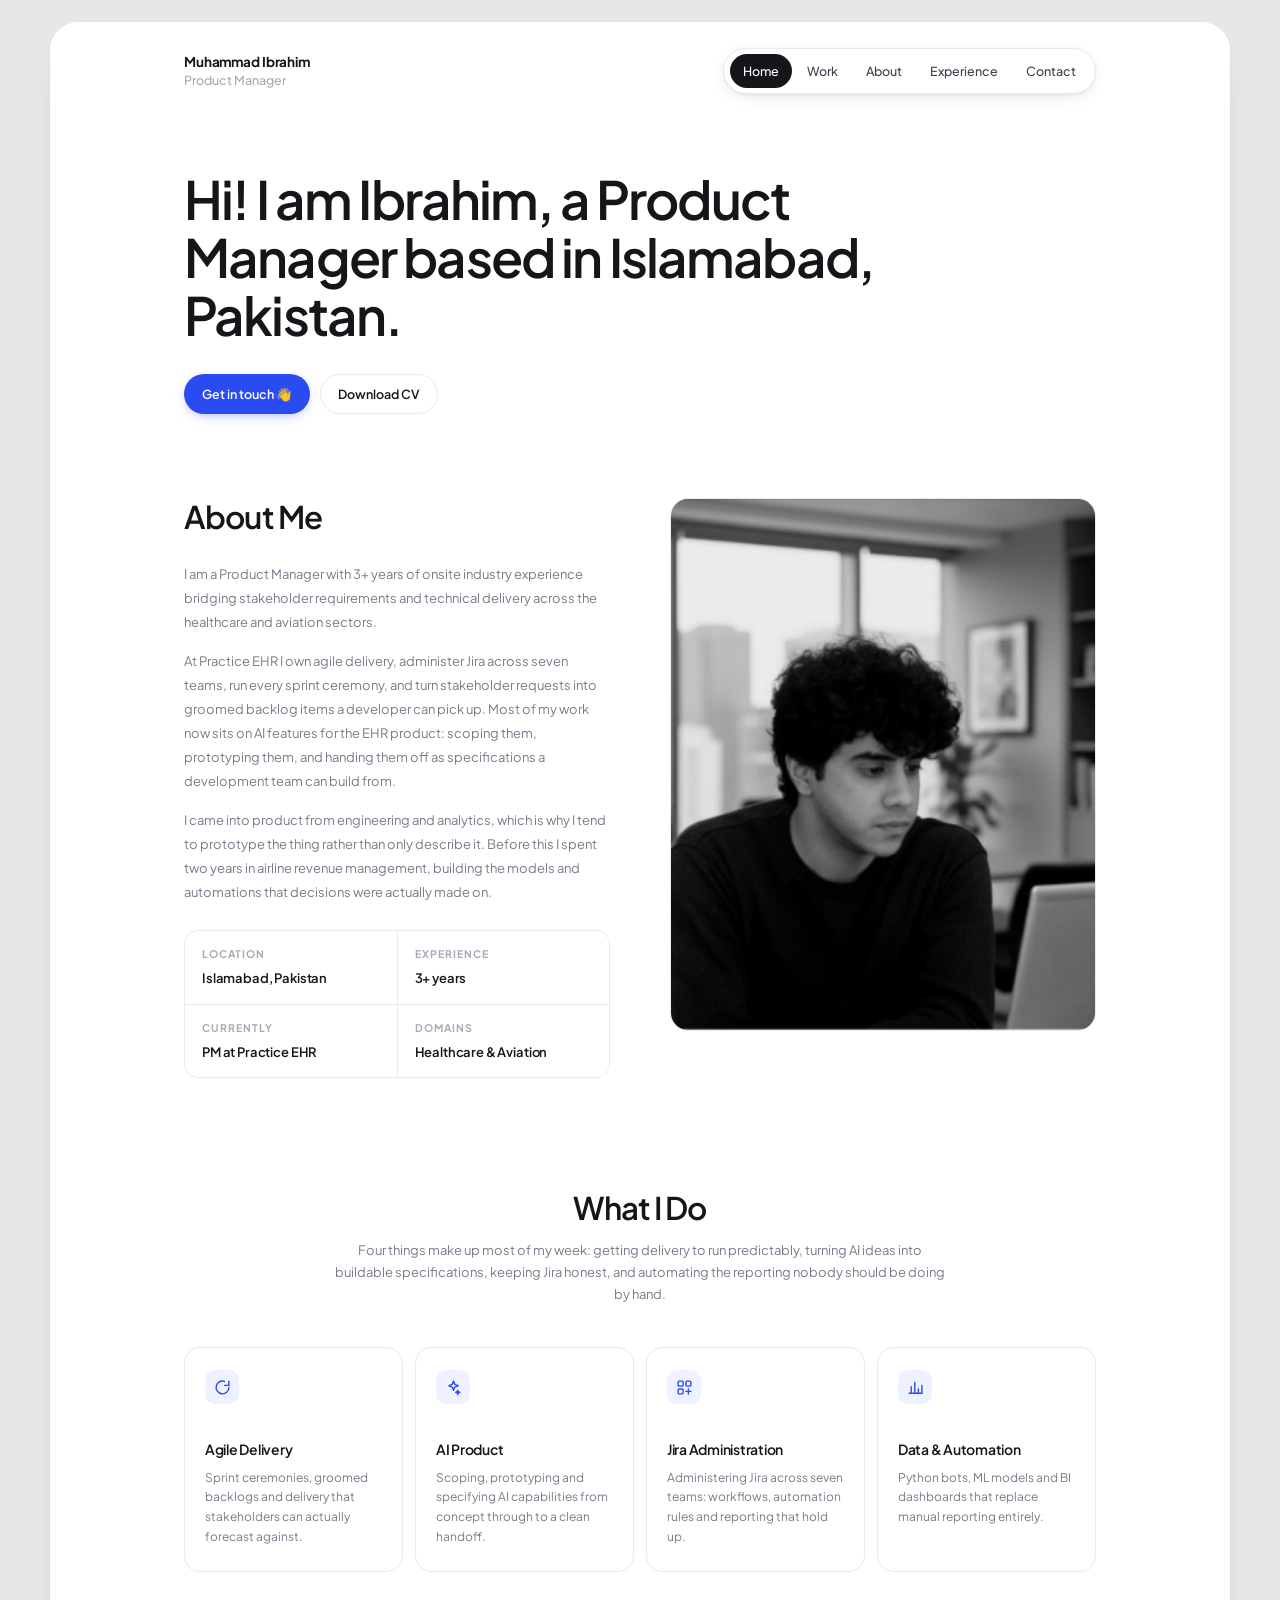
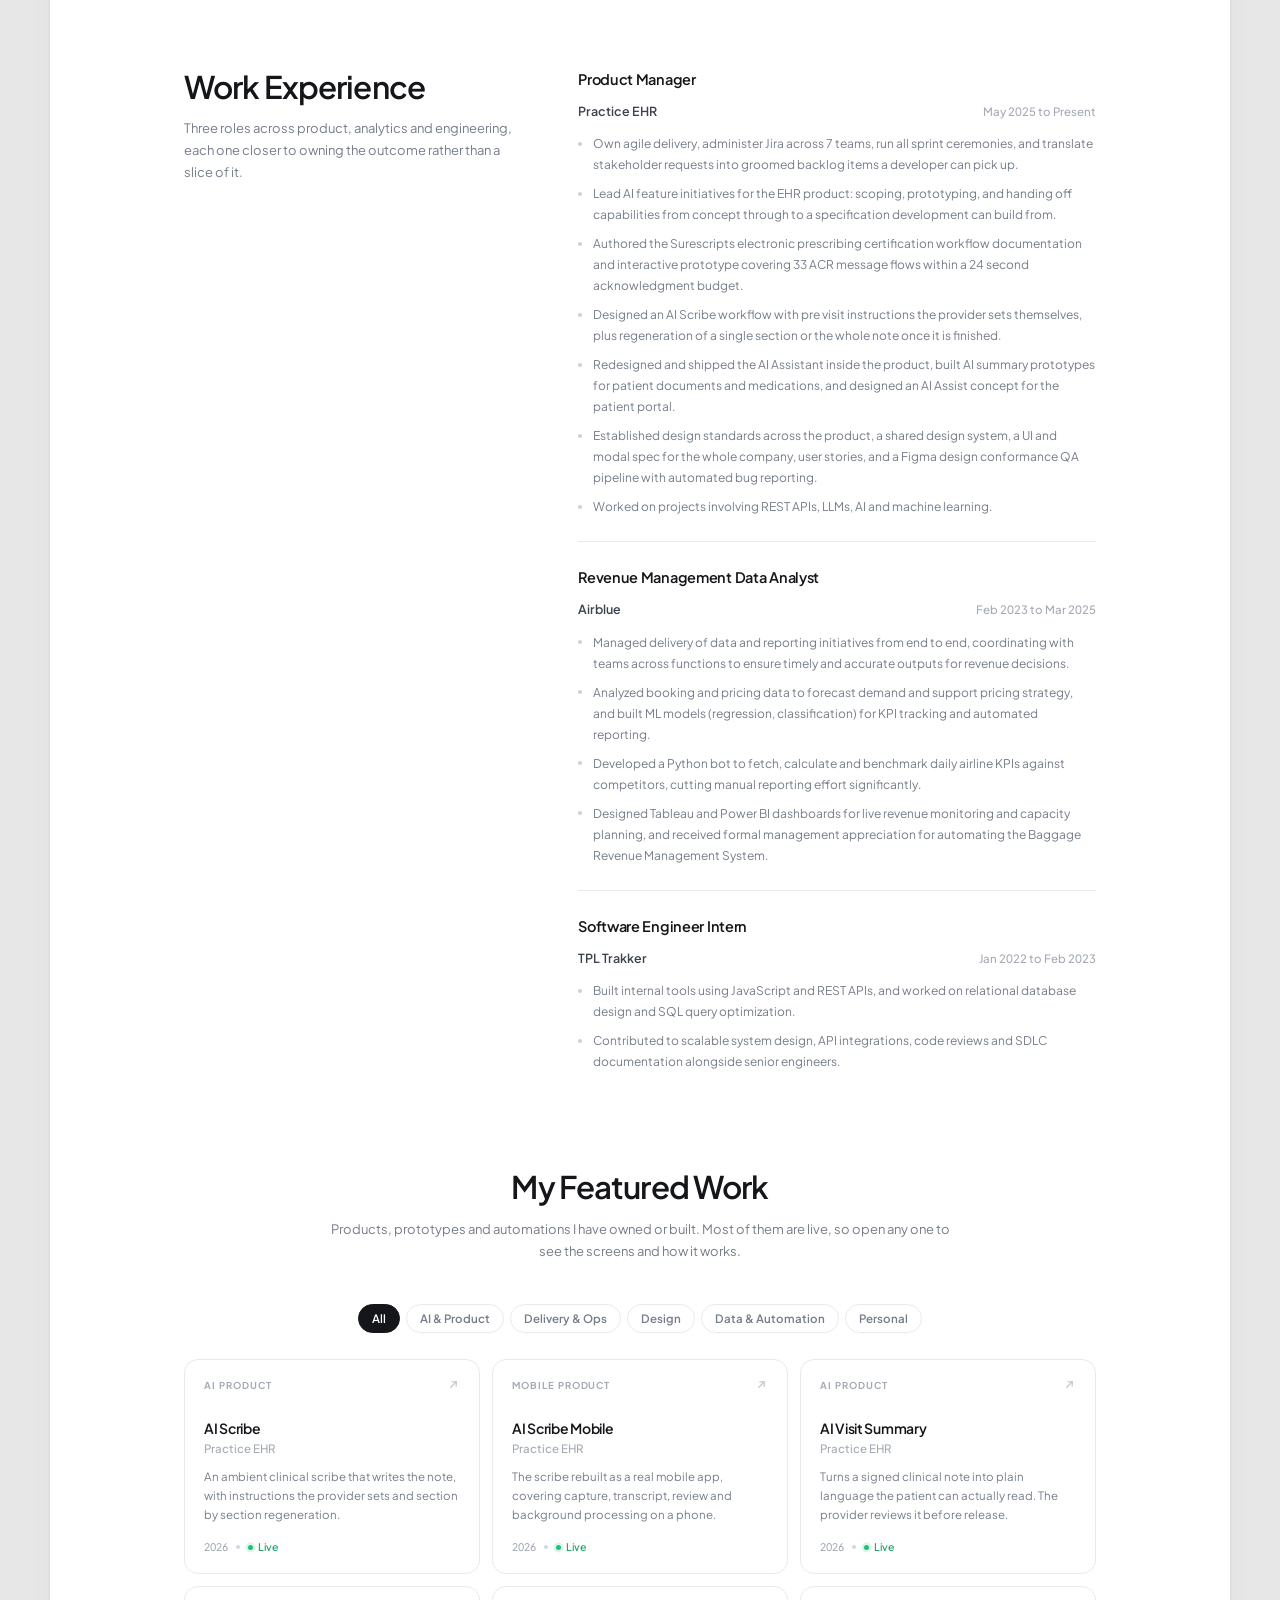
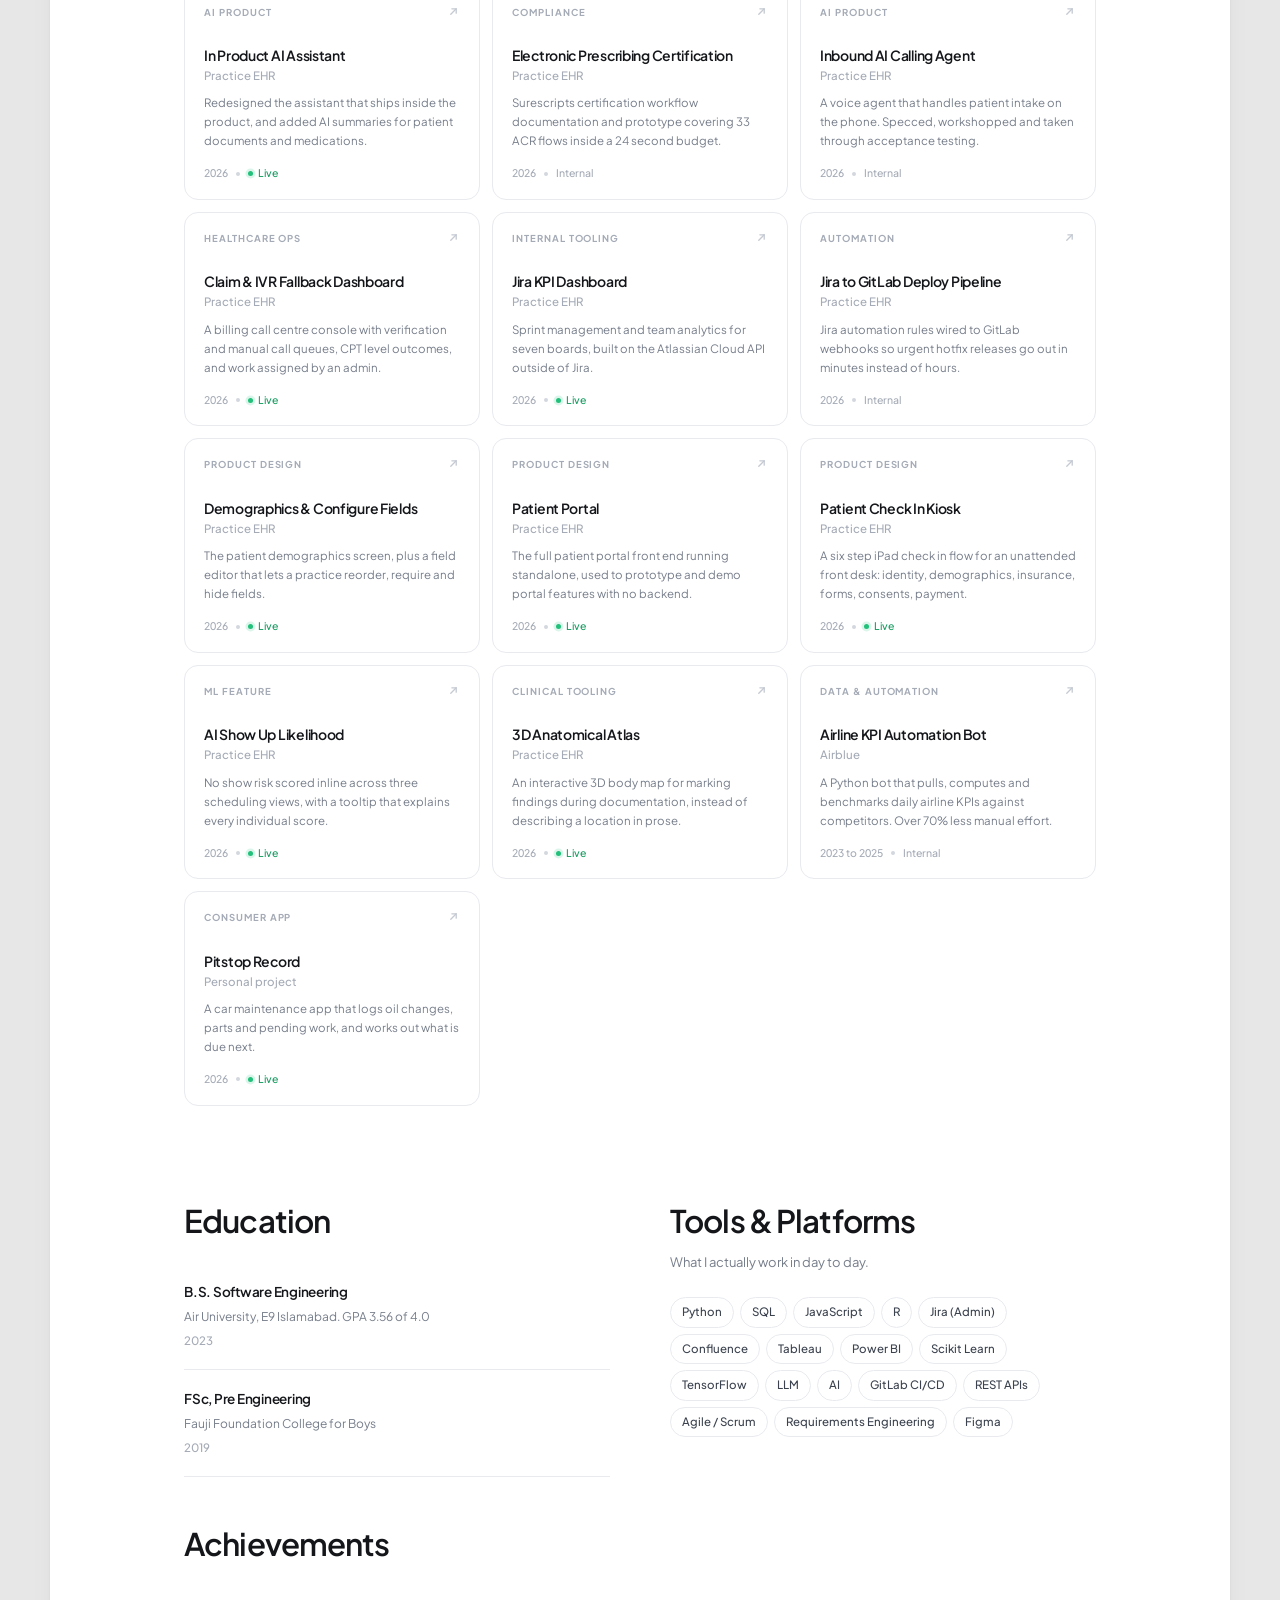
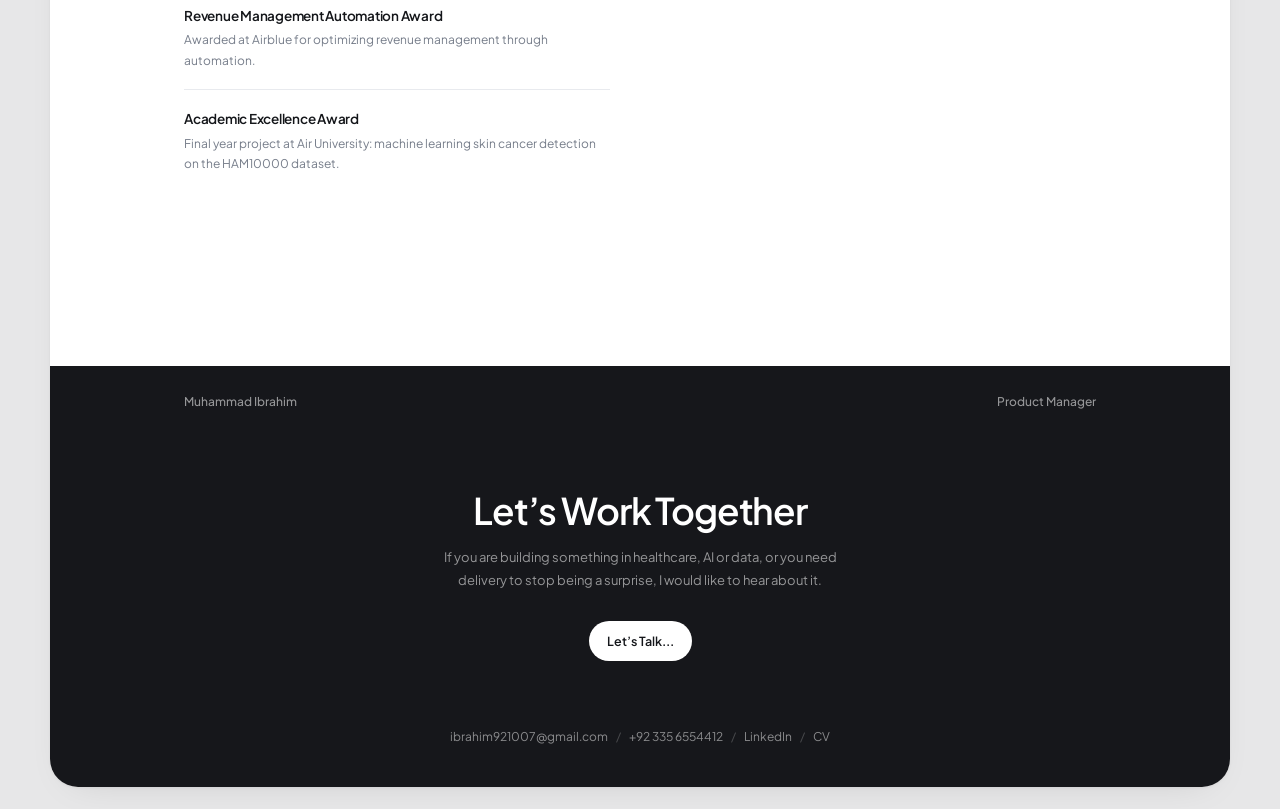
==== index.html @ 15b58094 "Resume and portfolio site Static one page resume site with a 16 project work grid and a detail page " ====
<!doctype html>
<html lang="en">
<head>
<meta charset="utf-8">
<meta name="viewport" content="width=device-width, initial-scale=1">
<title>Muhammad Ibrahim, Product Manager</title>
<meta name="description" content="Product Manager with 3+ years bridging stakeholder requirements and technical delivery across healthcare and aviation. AI product work, Jira administration, agile delivery and automation.">
<meta name="author" content="Muhammad Ibrahim">
<meta property="og:title" content="Muhammad Ibrahim, Product Manager">
<meta property="og:description" content="Product Manager bridging stakeholder requirements and technical delivery across healthcare and aviation.">
<meta property="og:type" content="website">
<link rel="icon" href="data:image/svg+xml,<svg xmlns='http://www.w3.org/2000/svg' viewBox='0 0 32 32'><rect width='32' height='32' rx='8' fill='%232b4bf2'/><text x='16' y='22' font-family='sans-serif' font-size='16' font-weight='700' fill='white' text-anchor='middle'>MI</text></svg>">
<link rel="preconnect" href="https://fonts.googleapis.com">
<link rel="preconnect" href="https://fonts.gstatic.com" crossorigin>
<link href="https://fonts.googleapis.com/css2?family=Plus+Jakarta+Sans:wght@400;500;600;700&display=swap" rel="stylesheet">
<link rel="stylesheet" href="assets/site.css">
</head>
<body>

<div class="shell">

  <header class="hdr" id="hdr">
    <a class="brand" href="index.html">
      <b>Muhammad Ibrahim</b>
      <span>Product Manager</span>
    </a>
    <button class="nav-toggle" id="navToggle" aria-expanded="false" aria-controls="nav" aria-label="Menu">
      <span></span><span></span><span></span>
    </button>
    <nav class="nav" id="nav">
      <a href="#top">Home</a>
      <a href="#work">Work</a>
      <a href="#about">About</a>
      <a href="#experience">Experience</a>
      <a href="#contact">Contact</a>
    </nav>
  </header>

  <!-- ── Hero ─────────────────────────────────────────────────── -->
  <section class="hero" id="top">
    <div class="wrap">
      <h1 class="hero-title">Hi! I am Ibrahim, a Product Manager based in Islamabad, Pakistan.</h1>
      <div class="btn-row">
        <a class="btn btn-primary" href="#contact">Get in touch 👋</a>
        <a class="btn btn-ghost" href="assets/Muhammad-Ibrahim-Resume.pdf" download>Download CV</a>
      </div>
    </div>
  </section>

  <!-- ── About ────────────────────────────────────────────────── -->
  <section id="about">
    <div class="wrap">
      <div class="about reveal">
        <div class="about-body">
          <div class="sec-head" style="margin-bottom:26px">
            <h2>About Me</h2>
          </div>
          <p>I am a Product Manager with 3+ years of onsite industry experience bridging stakeholder
             requirements and technical delivery across the healthcare and aviation sectors.</p>
          <p>At Practice EHR I own agile delivery, administer Jira across seven teams, run every sprint
             ceremony, and turn stakeholder requests into groomed backlog items a developer can pick up.
             Most of my work now sits on AI features for the EHR product: scoping them, prototyping
             them, and handing them off as specifications a development team can build from.</p>
          <p>I came into product from engineering and analytics, which is why I tend to prototype the
             thing rather than only describe it. Before this I spent two years in airline revenue
             management, building the models and automations that decisions were actually made on.</p>

          <dl class="facts">
            <div><dt>Location</dt><dd>Islamabad, Pakistan</dd></div>
            <div><dt>Experience</dt><dd>3+ years</dd></div>
            <div><dt>Currently</dt><dd>PM at Practice EHR</dd></div>
            <div><dt>Domains</dt><dd>Healthcare &amp; Aviation</dd></div>
          </dl>
        </div>

        <div class="portrait">
          <div class="portrait-fallback" id="portraitFallback">
            <div class="mono">MI</div>
            <small>Drop a photo at<br><code>assets/profile.jpg</code></small>
          </div>
          <img id="portrait" src="assets/profile.jpg" alt="Muhammad Ibrahim" style="display:none">
        </div>
      </div>
    </div>
  </section>

  <!-- ── What I do ────────────────────────────────────────────── -->
  <section>
    <div class="wrap">
      <div class="sec-head center reveal">
        <h2>What I Do</h2>
        <p>Four things make up most of my week: getting delivery to run predictably, turning AI ideas
           into buildable specifications, keeping Jira honest, and automating the reporting nobody
           should be doing by hand.</p>
      </div>
      <div class="cards reveal">
        <div class="card">
          <div class="ico"><svg viewBox="0 0 24 24" fill="none" stroke="currentColor" stroke-width="2" stroke-linecap="round" stroke-linejoin="round"><path d="M21 12a9 9 0 1 1-6.2-8.6"/><path d="M21 3v6h-6"/></svg></div>
          <h3>Agile Delivery</h3>
          <p>Sprint ceremonies, groomed backlogs and delivery that stakeholders can actually forecast against.</p>
        </div>
        <div class="card">
          <div class="ico"><svg viewBox="0 0 24 24" fill="none" stroke="currentColor" stroke-width="2" stroke-linecap="round" stroke-linejoin="round"><path d="M12 3l1.9 4.6L18.5 9.5 13.9 11.4 12 16l-1.9-4.6L5.5 9.5l4.6-1.9z"/><path d="M18 16l.8 2L21 18.8 18.8 19.6 18 22l-.8-2.4L15 18.8l2.2-.8z"/></svg></div>
          <h3>AI Product</h3>
          <p>Scoping, prototyping and specifying AI capabilities from concept through to a clean handoff.</p>
        </div>
        <div class="card">
          <div class="ico"><svg viewBox="0 0 24 24" fill="none" stroke="currentColor" stroke-width="2" stroke-linecap="round" stroke-linejoin="round"><rect x="3" y="3" width="7" height="7" rx="1.6"/><rect x="14" y="3" width="7" height="7" rx="1.6"/><rect x="3" y="14" width="7" height="7" rx="1.6"/><path d="M14 17.5h7M17.5 14v7"/></svg></div>
          <h3>Jira Administration</h3>
          <p>Administering Jira across seven teams: workflows, automation rules and reporting that hold up.</p>
        </div>
        <div class="card">
          <div class="ico"><svg viewBox="0 0 24 24" fill="none" stroke="currentColor" stroke-width="2" stroke-linecap="round" stroke-linejoin="round"><path d="M3 20h18"/><path d="M6 20V11M11 20V5M16 20v-6M21 20V9"/></svg></div>
          <h3>Data &amp; Automation</h3>
          <p>Python bots, ML models and BI dashboards that replace manual reporting entirely.</p>
        </div>
      </div>
    </div>
  </section>

  <!-- ── Experience ───────────────────────────────────────────── -->
  <section id="experience">
    <div class="wrap">
      <div class="exp reveal">
        <div class="sec-head" style="margin-bottom:0">
          <h2>Work Experience</h2>
          <p>Three roles across product, analytics and engineering, each one closer to owning the
             outcome rather than a slice of it.</p>
        </div>

        <div class="exp-list">
          <article class="job">
            <h3>Product Manager</h3>
            <div class="job-meta">
              <span class="co">Practice EHR</span>
              <span class="when">May 2025 to Present</span>
            </div>
            <ul>
              <li>Own agile delivery, administer Jira across 7 teams, run all sprint ceremonies, and translate stakeholder requests into groomed backlog items a developer can pick up.</li>
              <li>Lead AI feature initiatives for the EHR product: scoping, prototyping, and handing off capabilities from concept through to a specification development can build from.</li>
              <li>Authored the Surescripts electronic prescribing certification workflow documentation and interactive prototype covering 33 ACR message flows within a 24 second acknowledgment budget.</li>
              <li>Designed an AI Scribe workflow with pre visit instructions the provider sets themselves, plus regeneration of a single section or the whole note once it is finished.</li>
              <li>Redesigned and shipped the AI Assistant inside the product, built AI summary prototypes for patient documents and medications, and designed an AI Assist concept for the patient portal.</li>
              <li>Established design standards across the product, a shared design system, a UI and modal spec for the whole company, user stories, and a Figma design conformance QA pipeline with automated bug reporting.</li>
              <li>Worked on projects involving REST APIs, LLMs, AI and machine learning.</li>
            </ul>
          </article>

          <article class="job">
            <h3>Revenue Management Data Analyst</h3>
            <div class="job-meta">
              <span class="co">Airblue</span>
              <span class="when">Feb 2023 to Mar 2025</span>
            </div>
            <ul>
              <li>Managed delivery of data and reporting initiatives from end to end, coordinating with teams across functions to ensure timely and accurate outputs for revenue decisions.</li>
              <li>Analyzed booking and pricing data to forecast demand and support pricing strategy, and built ML models (regression, classification) for KPI tracking and automated reporting.</li>
              <li>Developed a Python bot to fetch, calculate and benchmark daily airline KPIs against competitors, cutting manual reporting effort significantly.</li>
              <li>Designed Tableau and Power BI dashboards for live revenue monitoring and capacity planning, and received formal management appreciation for automating the Baggage Revenue Management System.</li>
            </ul>
          </article>

          <article class="job">
            <h3>Software Engineer Intern</h3>
            <div class="job-meta">
              <span class="co">TPL Trakker</span>
              <span class="when">Jan 2022 to Feb 2023</span>
            </div>
            <ul>
              <li>Built internal tools using JavaScript and REST APIs, and worked on relational database design and SQL query optimization.</li>
              <li>Contributed to scalable system design, API integrations, code reviews and SDLC documentation alongside senior engineers.</li>
            </ul>
          </article>
        </div>
      </div>
    </div>
  </section>

  <!-- ── Featured work ────────────────────────────────────────── -->
  <section id="work">
    <div class="wrap">
      <div class="sec-head center reveal">
        <h2>My Featured Work</h2>
        <p>Products, prototypes and automations I have owned or built. Most of them are live, so open
           any one to see the screens and how it works.</p>
      </div>

      <div class="filters reveal" id="filters" role="group" aria-label="Filter projects"></div>
      <div class="grid" id="grid"></div>
    </div>
  </section>

  <!-- ── Education, achievements, tools ───────────────────────── -->
  <section>
    <div class="wrap">
      <div class="two-col reveal">
        <div>
          <div class="sec-head" style="margin-bottom:24px"><h2>Education</h2></div>
          <div class="mini">
            <h3>B.S. Software Engineering</h3>
            <p>Air University, E9 Islamabad. GPA 3.56 of 4.0</p>
            <span class="when">2023</span>
          </div>
          <div class="mini">
            <h3>FSc, Pre Engineering</h3>
            <p>Fauji Foundation College for Boys</p>
            <span class="when">2019</span>
          </div>

          <div class="sec-head" style="margin:48px 0 24px"><h2>Achievements</h2></div>
          <div class="mini">
            <h3>Revenue Management Automation Award</h3>
            <p>Awarded at Airblue for optimizing revenue management through automation.</p>
          </div>
          <div class="mini">
            <h3>Academic Excellence Award</h3>
            <p>Final year project at Air University: machine learning skin cancer detection on the HAM10000 dataset.</p>
          </div>
        </div>

        <div>
          <div class="sec-head" style="margin-bottom:24px">
            <h2>Tools &amp; Platforms</h2>
            <p>What I actually work in day to day.</p>
          </div>
          <div class="chips">
            <span class="chip">Python</span><span class="chip">SQL</span><span class="chip">JavaScript</span>
            <span class="chip">R</span><span class="chip">Jira (Admin)</span><span class="chip">Confluence</span>
            <span class="chip">Tableau</span><span class="chip">Power BI</span><span class="chip">Scikit Learn</span>
            <span class="chip">TensorFlow</span><span class="chip">LLM</span><span class="chip">AI</span>
            <span class="chip">GitLab CI/CD</span><span class="chip">REST APIs</span>
            <span class="chip">Agile / Scrum</span><span class="chip">Requirements Engineering</span>
            <span class="chip">Figma</span>
          </div>
        </div>
      </div>
    </div>
  </section>

  <!-- ── Footer ───────────────────────────────────────────────── -->
  <footer class="foot" id="contact">
    <div class="wrap">
      <div class="foot-top">
        <span>Muhammad Ibrahim</span>
        <span>Product Manager</span>
      </div>
      <div class="foot-cta">
        <h2>Let’s Work Together</h2>
        <p>If you are building something in healthcare, AI or data, or you need delivery to stop being
           a surprise, I would like to hear about it.</p>
        <a class="btn btn-dark" href="mailto:ibrahim921007@gmail.com">Let’s Talk...</a>
      </div>
      <div class="foot-links">
        <a href="mailto:ibrahim921007@gmail.com">ibrahim921007@gmail.com</a>
        <span class="sep">/</span>
        <a href="tel:+923356554412">+92 335 6554412</a>
        <span class="sep">/</span>
        <a href="https://www.linkedin.com/in/mouhammaddibrahimm" target="_blank" rel="noopener">LinkedIn</a>
        <span class="sep">/</span>
        <a href="assets/Muhammad-Ibrahim-Resume.pdf" download>CV</a>
      </div>
    </div>
  </footer>

</div>

<script src="assets/projects.js"></script>
<script src="assets/site.js"></script>
</body>
</html>
---- assets/site.css ----
/* ═══════════════════════════════════════════════════════════════
   Muhammad Ibrahim, portfolio
   Shared stylesheet for index.html and project.html
   ═══════════════════════════════════════════════════════════════ */

:root {
  --page:    #e7e7e8;
  --card:    #ffffff;
  --ink:     #14161a;
  --ink-2:   #3c434f;
  --muted:   #767d8a;
  --faint:   #a5abb6;
  --line:    #e8eaee;
  --line-2:  #f1f2f5;
  --wash:    #f7f8fa;
  --blue:    #2b4bf2;
  --blue-dk: #1e39d4;
  --blue-wash: #eef1ff;
  --dark:    #16171b;
  --radius:  28px;

  --shadow-sm: 0 1px 2px rgba(16,18,24,.04);
  --shadow-md: 0 6px 24px -8px rgba(16,18,24,.12), 0 2px 6px rgba(16,18,24,.04);
  --shadow-pill: 0 4px 18px -6px rgba(16,18,24,.16), 0 1px 3px rgba(16,18,24,.06);

  --font: 'Plus Jakarta Sans', ui-sans-serif, system-ui, -apple-system, 'Segoe UI', Roboto, sans-serif;
}

*, *::before, *::after { box-sizing: border-box; }

html { -webkit-text-size-adjust: 100%; scroll-behavior: smooth; }
@media (prefers-reduced-motion: reduce) { html { scroll-behavior: auto; } }

body {
  margin: 0;
  font-family: var(--font);
  font-size: 15px;
  line-height: 1.6;
  color: var(--ink);
  background: var(--page);
  -webkit-font-smoothing: antialiased;
  -moz-osx-font-smoothing: grayscale;
}

img, svg { max-width: 100%; display: block; }
a { color: inherit; text-decoration: none; }

::selection { background: #d7deff; color: var(--ink); }

:focus-visible {
  outline: 2px solid var(--blue);
  outline-offset: 3px;
  border-radius: 6px;
}

/* ── Layout shell ─────────────────────────────────────────────── */

.shell {
  max-width: 1180px;
  margin: 22px auto;
  background: var(--card);
  border-radius: var(--radius);
  box-shadow: 0 1px 3px rgba(16,18,24,.05), 0 12px 40px -24px rgba(16,18,24,.18);
}

.wrap { max-width: 1000px; margin: 0 auto; padding: 0 44px; }

section { padding: 96px 0; }
section + section { padding-top: 0; }

/* ── Header ───────────────────────────────────────────────────── */

.hdr {
  position: sticky;
  top: 0;
  z-index: 40;
  display: flex;
  align-items: center;
  justify-content: space-between;
  gap: 20px;
  padding: 26px 44px 22px;
  max-width: 1000px;
  margin: 0 auto;
  background: rgba(255,255,255,.82);
  backdrop-filter: blur(14px);
  -webkit-backdrop-filter: blur(14px);
  border-radius: var(--radius) var(--radius) 0 0;
  transition: box-shadow .25s ease;
}
.hdr.is-stuck { box-shadow: 0 1px 0 var(--line-2), 0 10px 24px -20px rgba(16,18,24,.3); }

.brand { display: block; line-height: 1.35; }
.brand b { display: block; font-size: 13.5px; font-weight: 700; letter-spacing: -.01em; }
.brand span { display: block; font-size: 12.5px; color: var(--faint); font-weight: 500; }

.nav { display: flex; align-items: center; gap: 2px;
  background: var(--card); border: 1px solid var(--line);
  border-radius: 999px; padding: 5px 6px; box-shadow: var(--shadow-pill); }
.nav a { font-size: 12.5px; font-weight: 500; color: var(--ink-2);
  padding: 7px 13px; border-radius: 999px; transition: background .18s ease, color .18s ease; }
.nav a:hover { background: var(--wash); color: var(--ink); }
.nav a.is-active { background: var(--ink); color: #fff; }

.nav-toggle { display: none; width: 38px; height: 38px; padding: 0; cursor: pointer;
  background: var(--card); border: 1px solid var(--line); border-radius: 12px;
  box-shadow: var(--shadow-sm); }
.nav-toggle span { display: block; width: 15px; height: 1.5px; margin: 3.5px auto;
  background: var(--ink); border-radius: 2px; transition: transform .22s ease, opacity .18s ease; }
.nav-toggle[aria-expanded="true"] span:nth-child(1) { transform: translateY(5px) rotate(45deg); }
.nav-toggle[aria-expanded="true"] span:nth-child(2) { opacity: 0; }
.nav-toggle[aria-expanded="true"] span:nth-child(3) { transform: translateY(-5px) rotate(-45deg); }

/* ── Hero ─────────────────────────────────────────────────────── */

.hero { padding: 54px 0 84px; }

h1.hero-title {
  margin: 0 0 30px;
  font-size: clamp(2.05rem, 4.6vw, 3.3rem);
  line-height: 1.1;
  letter-spacing: -.035em;
  font-weight: 600;
  max-width: 15.5em;
}

.btn-row { display: flex; flex-wrap: wrap; gap: 10px; }

.btn { display: inline-flex; align-items: center; gap: 7px;
  font-family: var(--font); font-size: 12.5px; font-weight: 600;
  padding: 9px 17px; border-radius: 999px; cursor: pointer;
  border: 1px solid transparent; transition: background .18s ease, border-color .18s ease,
  color .18s ease, transform .18s ease, box-shadow .18s ease; }
.btn:active { transform: translateY(1px); }

.btn-primary { background: var(--blue); color: #fff; box-shadow: 0 4px 14px -6px rgba(43,75,242,.6); }
.btn-primary:hover { background: var(--blue-dk); }

.btn-ghost { background: var(--card); color: var(--ink); border-color: var(--line); }
.btn-ghost:hover { border-color: #d3d7e0; background: var(--wash); }

.btn-dark { background: var(--card); color: var(--ink); }
.btn-dark:hover { background: #ececf0; }

/* ── Section headings ─────────────────────────────────────────── */

.sec-head { margin-bottom: 42px; }
.sec-head.center { text-align: center; max-width: 620px; margin-inline: auto; }

h2 { margin: 0; font-size: clamp(1.4rem, 2.6vw, 1.95rem);
  letter-spacing: -.028em; font-weight: 600; line-height: 1.2; }
.sec-head p { margin: 12px 0 0; font-size: 13px; color: var(--muted); line-height: 1.7; }

.eyebrow { font-size: 10.5px; font-weight: 700; letter-spacing: .11em;
  text-transform: uppercase; color: var(--faint); }

/* ── About ────────────────────────────────────────────────────── */

.about { display: grid; grid-template-columns: 1fr 1fr; gap: 60px; align-items: start; }
.about-body p { margin: 0 0 15px; font-size: 13px; color: var(--muted); line-height: 1.85; }
.about-body p:last-child { margin-bottom: 0; }

.portrait { position: relative; aspect-ratio: 4/5; border-radius: 18px;
  overflow: hidden; background: var(--wash); border: 1px solid var(--line); }
.portrait img { width: 100%; height: 100%; object-fit: cover; }
.portrait-fallback { position: absolute; inset: 0; display: flex; flex-direction: column;
  align-items: center; justify-content: center; gap: 14px; text-align: center; padding: 24px;
  background:
    radial-gradient(120% 90% at 50% 0%, #eef1ff 0%, transparent 60%),
    repeating-linear-gradient(135deg, #fff 0 12px, #fafbfc 12px 24px); }
.portrait-fallback .mono { font-size: 34px; font-weight: 700; letter-spacing: -.03em;
  color: var(--blue); width: 78px; height: 78px; border-radius: 50%;
  display: grid; place-items: center; background: #fff; border: 1px solid var(--line);
  box-shadow: var(--shadow-sm); }
.portrait-fallback small { font-size: 11px; color: var(--faint); line-height: 1.6; }

.facts { display: grid; grid-template-columns: repeat(2, 1fr); gap: 1px;
  margin-top: 26px; background: var(--line); border: 1px solid var(--line);
  border-radius: 14px; overflow: hidden; }
.facts div { background: var(--card); padding: 15px 17px; }
.facts dt { font-size: 10.5px; font-weight: 700; letter-spacing: .1em;
  text-transform: uppercase; color: var(--faint); margin: 0 0 5px; }
.facts dd { margin: 0; font-size: 13px; font-weight: 600; letter-spacing: -.012em; }

/* ── Services / What I do ─────────────────────────────────────── */

.cards { display: grid; grid-template-columns: repeat(4, 1fr); gap: 12px; }
.card { border: 1px solid var(--line); border-radius: 16px; padding: 22px 20px 24px;
  min-height: 176px; display: flex; flex-direction: column;
  transition: border-color .2s ease, transform .2s ease, box-shadow .2s ease; }
.card:hover { border-color: #d8dbe3; transform: translateY(-2px); box-shadow: var(--shadow-md); }
.card .ico { width: 34px; height: 34px; border-radius: 10px; display: grid; place-items: center;
  background: var(--blue-wash); color: var(--blue); margin-bottom: 34px; }
.card .ico svg { width: 17px; height: 17px; }
.card h3 { margin: 0 0 7px; font-size: 14px; font-weight: 600; letter-spacing: -.018em; }
.card p { margin: 0; font-size: 12px; color: var(--muted); line-height: 1.65; }

/* ── Experience ───────────────────────────────────────────────── */

.exp { display: grid; grid-template-columns: 1fr 1.55fr; gap: 60px; align-items: start; }
.exp-list { display: flex; flex-direction: column; }
.job { padding: 24px 0; border-bottom: 1px solid var(--line); }
.job:first-child { padding-top: 0; }
.job:last-child { border-bottom: 0; padding-bottom: 0; }
.job h3 { margin: 0 0 10px; font-size: 14.5px; font-weight: 600; letter-spacing: -.02em; }
.job-meta { display: flex; align-items: baseline; justify-content: space-between;
  gap: 16px; margin-bottom: 12px; }
.job-meta .co { font-size: 12.5px; font-weight: 600; color: var(--ink-2); }
.job-meta .when { font-size: 11.5px; color: var(--faint); font-weight: 500;
  white-space: nowrap; font-variant-numeric: tabular-nums; }
.job p { margin: 0; font-size: 12px; color: var(--muted); line-height: 1.8; }
.job ul { margin: 0; padding: 0; list-style: none; }
.job ul li { position: relative; padding-left: 15px; margin-bottom: 8px;
  font-size: 12px; color: var(--muted); line-height: 1.75; }
.job ul li:last-child { margin-bottom: 0; }
.job ul li::before { content: ''; position: absolute; left: 0; top: 8.5px;
  width: 4px; height: 4px; border-radius: 50%; background: #ccd0d9; }

/* ── Work grid ────────────────────────────────────────────────── */

.filters { display: flex; flex-wrap: wrap; justify-content: center; gap: 6px; margin-bottom: 26px; }
.filters button { font-family: var(--font); font-size: 11.5px; font-weight: 600;
  color: var(--muted); background: transparent; border: 1px solid var(--line);
  padding: 6px 13px; border-radius: 999px; cursor: pointer;
  transition: background .18s ease, color .18s ease, border-color .18s ease; }
.filters button:hover { color: var(--ink); border-color: #d5d9e1; }
.filters button.is-on { background: var(--ink); border-color: var(--ink); color: #fff; }

.grid { display: grid; grid-template-columns: repeat(3, 1fr); gap: 12px; }

.box { position: relative; display: flex; flex-direction: column;
  border: 1px solid var(--line); border-radius: 14px; padding: 18px 19px 17px;
  min-height: 172px; background: var(--card); overflow: hidden;
  transition: border-color .2s ease, transform .2s ease, box-shadow .2s ease; }
.box:hover { border-color: #d3d7e0; transform: translateY(-2px); box-shadow: var(--shadow-md); }
.box:hover .box-arrow { transform: translate(2px, -2px); color: var(--blue); }

.box-top { display: flex; align-items: flex-start; justify-content: space-between;
  gap: 10px; margin-bottom: 26px; }
.box-cat { font-size: 9.5px; font-weight: 700; letter-spacing: .1em;
  text-transform: uppercase; color: var(--faint); }
.box-arrow { flex: none; color: #c4c9d2; transition: transform .22s ease, color .22s ease; }
.box-arrow svg { width: 13px; height: 13px; }

.box h3 { margin: 0 0 3px; font-size: 14px; font-weight: 600; letter-spacing: -.02em;
  line-height: 1.3; }
.box .box-org { font-size: 11.5px; color: var(--faint); font-weight: 500; margin-bottom: 9px; }
.box .box-tag { margin: 0; font-size: 11.5px; color: var(--muted); line-height: 1.65;
  display: -webkit-box; -webkit-line-clamp: 3; -webkit-box-orient: vertical; overflow: hidden; }
.box-foot { margin-top: auto; padding-top: 14px; display: flex; align-items: center;
  gap: 8px; font-size: 10.5px; color: var(--faint); font-weight: 500;
  font-variant-numeric: tabular-nums; }
.dot { width: 4px; height: 4px; border-radius: 50%; background: #d3d7de; flex: none; }
.live { display: inline-flex; align-items: center; gap: 5px; color: #1a9c62; }
.live::before { content: ''; width: 5px; height: 5px; border-radius: 50%;
  background: #22c07a; box-shadow: 0 0 0 2.5px rgba(34,192,122,.16); }

.grid-empty { grid-column: 1/-1; text-align: center; padding: 40px 0;
  font-size: 12.5px; color: var(--faint); }

/* ── Education / tools ────────────────────────────────────────── */

.two-col { display: grid; grid-template-columns: 1fr 1fr; gap: 60px; align-items: start; }
/* The tools column is much shorter than education + achievements; let it ride
   along instead of leaving a dead half-page of white beside them. */
@media (min-width: 981px) {
  .two-col > div:last-child { position: sticky; top: 108px; }
}

.mini { padding: 18px 0; border-bottom: 1px solid var(--line); }
.mini:first-of-type { padding-top: 0; }
.mini:last-of-type { border-bottom: 0; padding-bottom: 0; }
.mini h3 { margin: 0 0 4px; font-size: 13.5px; font-weight: 600; letter-spacing: -.018em; }
.mini p { margin: 0; font-size: 12px; color: var(--muted); line-height: 1.7; }
.mini .when { font-size: 11.5px; color: var(--faint); font-weight: 500; }

.chips { display: flex; flex-wrap: wrap; gap: 6px; }
.chip { font-size: 11.5px; font-weight: 500; color: var(--ink-2);
  border: 1px solid var(--line); background: var(--card);
  padding: 5px 11px; border-radius: 999px; }

/* ── Footer ───────────────────────────────────────────────────── */

.foot { background: var(--dark); color: #fff; border-radius: 0 0 var(--radius) var(--radius);
  padding: 26px 0 40px; margin-top: 96px; }
.foot .wrap { padding-inline: 44px; }
.foot-top { display: flex; align-items: center; justify-content: space-between;
  gap: 20px; font-size: 12px; color: rgba(255,255,255,.55); font-weight: 500; }
.foot-cta { text-align: center; padding: 76px 0 66px; }
.foot-cta h2 { font-size: clamp(1.5rem, 3.4vw, 2.3rem); letter-spacing: -.032em;
  margin: 0 0 14px; font-weight: 600; }
.foot-cta p { margin: 0 auto 30px; font-size: 13px; color: rgba(255,255,255,.55);
  max-width: 400px; line-height: 1.75; }
.foot-links { display: flex; flex-wrap: wrap; justify-content: center; gap: 8px;
  font-size: 12px; color: rgba(255,255,255,.5); }
.foot-links a { transition: color .18s ease; }
.foot-links a:hover { color: #fff; }
.foot-links .sep { color: rgba(255,255,255,.22); }

/* ═══════════════════════════════════════════════════════════════
   Project detail page
   ═══════════════════════════════════════════════════════════════ */

body.detail { background: #fff; }
.detail .shell { box-shadow: none; margin: 0 auto; max-width: 1000px; background: #fff; }
.detail .wrap { max-width: 760px; }

.back { display: inline-flex; align-items: center; gap: 7px; font-size: 12px;
  font-weight: 600; color: var(--muted); transition: color .18s ease, gap .18s ease; }
.back:hover { color: var(--ink); gap: 10px; }
.back svg { width: 13px; height: 13px; }

.p-hero { padding: 40px 0 0; }
.p-hero h1 { margin: 14px 0 0; font-size: clamp(1.75rem, 4vw, 2.65rem);
  letter-spacing: -.035em; line-height: 1.12; font-weight: 600; }
.p-hero .lede { margin: 18px 0 0; font-size: 15px; color: var(--ink-2);
  line-height: 1.7; max-width: 34em; }

.p-meta { display: grid; grid-template-columns: repeat(4, 1fr); gap: 1px;
  margin: 38px 0 0; background: var(--line);
  border: 1px solid var(--line); border-radius: 14px; overflow: hidden; }
.p-meta div { background: #fff; padding: 15px 16px; }
.p-meta dt { font-size: 9.5px; font-weight: 700; letter-spacing: .1em;
  text-transform: uppercase; color: var(--faint); margin: 0 0 5px; }
.p-meta dd { margin: 0; font-size: 12.5px; font-weight: 600; letter-spacing: -.012em;
  line-height: 1.45; }

.p-shot { margin: 40px 0 0; border: 1px solid var(--line); border-radius: 18px;
  overflow: hidden; background: var(--wash); }
.p-shot img { width: 100%; aspect-ratio: 16/10; object-fit: cover; object-position: top center; }
.p-shot.contain { background:
  radial-gradient(120% 90% at 50% 0%, #f2f5ff 0%, transparent 65%), #fafbfc; padding: 22px; }
.p-shot.contain img { aspect-ratio: 16/10; object-fit: contain; border-radius: 10px; }
.p-shot figcaption { font-size: 11px; color: var(--faint); padding: 12px 18px;
  border-top: 1px solid var(--line); background: #fff; }

.prose { padding: 48px 0 0; }
.prose h2 { font-size: 1.05rem; letter-spacing: -.02em; margin: 40px 0 14px; }
.prose h2:first-child { margin-top: 0; }
.prose p { margin: 0 0 16px; font-size: 14px; color: var(--ink-2); line-height: 1.85; }
.prose ul { margin: 0; padding: 0; list-style: none; }
.prose ul li { position: relative; padding-left: 20px; margin-bottom: 12px;
  font-size: 13.5px; color: var(--ink-2); line-height: 1.78; }
.prose ul li::before { content: ''; position: absolute; left: 2px; top: 9.5px;
  width: 5px; height: 5px; border-radius: 50%; background: var(--blue); }

.p-cta { display: flex; flex-wrap: wrap; align-items: center; gap: 10px;
  padding: 38px 0 0; margin-top: 40px; border-top: 1px solid var(--line); }
.p-note { font-size: 12px; color: var(--faint); line-height: 1.6; }

.p-nav { display: grid; grid-template-columns: 1fr 1fr; gap: 12px; padding: 56px 0 0; }
.p-nav a { border: 1px solid var(--line); border-radius: 14px; padding: 16px 18px;
  transition: border-color .2s ease, background .2s ease; }
.p-nav a:hover { border-color: #d3d7e0; background: var(--wash); }
.p-nav .dir { font-size: 10px; font-weight: 700; letter-spacing: .1em;
  text-transform: uppercase; color: var(--faint); display: block; margin-bottom: 5px; }
.p-nav .name { font-size: 13px; font-weight: 600; letter-spacing: -.018em; }
.p-nav a.next { text-align: right; }
.p-nav a.is-off { visibility: hidden; }

.p-foot { padding: 64px 0 56px; margin-top: 56px; border-top: 1px solid var(--line);
  display: flex; flex-wrap: wrap; align-items: center; justify-content: space-between; gap: 16px; }
.p-foot small { font-size: 11.5px; color: var(--faint); }

/* ── Reveal on scroll ─────────────────────────────────────────── */

.reveal { opacity: 0; transform: translateY(14px);
  transition: opacity .6s cubic-bezier(.22,.7,.3,1), transform .6s cubic-bezier(.22,.7,.3,1); }
.reveal.in { opacity: 1; transform: none; }
@media (prefers-reduced-motion: reduce) {
  .reveal { opacity: 1; transform: none; transition: none; }
  .box, .card, .btn, .back { transition: none !important; }
}

/* ── Responsive ───────────────────────────────────────────────── */

@media (max-width: 980px) {
  .cards { grid-template-columns: repeat(2, 1fr); }
  .grid { grid-template-columns: repeat(2, 1fr); }
  .about, .exp, .two-col { grid-template-columns: 1fr; gap: 40px; }
  .about { display: flex; flex-direction: column-reverse; }
  .portrait { aspect-ratio: 16/11; max-width: 420px; }
  .p-meta { grid-template-columns: repeat(2, 1fr); }
}

@media (max-width: 760px) {
  .shell { margin: 10px; border-radius: 22px; }
  .wrap, .hdr, .foot .wrap { padding-inline: 22px; }
  section { padding: 64px 0; }
  .hero { padding: 34px 0 56px; }
  .foot { margin-top: 64px; }
  .foot-cta { padding: 56px 0 46px; }

  .hdr { flex-wrap: wrap; padding-top: 18px; padding-bottom: 16px; }
  .nav-toggle { display: block; }
  .nav { display: none; order: 3; width: 100%; flex-direction: column;
    align-items: stretch; gap: 1px; border-radius: 16px; padding: 7px; margin-top: 6px; }
  .nav.is-open { display: flex; }
  .nav a { padding: 10px 13px; font-size: 13px; }

  .p-nav { grid-template-columns: 1fr; }
  .p-nav a.next { text-align: left; }
  .p-nav a.is-off { display: none; }
  .prose { padding-top: 36px; }
}

@media (max-width: 520px) {
  .cards, .grid, .p-meta, .facts { grid-template-columns: 1fr; }
  .box { min-height: 0; }
  .box-top { margin-bottom: 18px; }
  .job-meta { flex-direction: column; gap: 3px; }
}

/* ── Print ────────────────────────────────────────────────────── */

@media print {
  body { background: #fff; }
  .hdr, .foot, .filters, .p-nav, .btn-row, .p-cta { display: none !important; }
  .shell { box-shadow: none; margin: 0; max-width: none; }
  .reveal { opacity: 1 !important; transform: none !important; }
  section { padding: 24px 0; break-inside: avoid; }
}
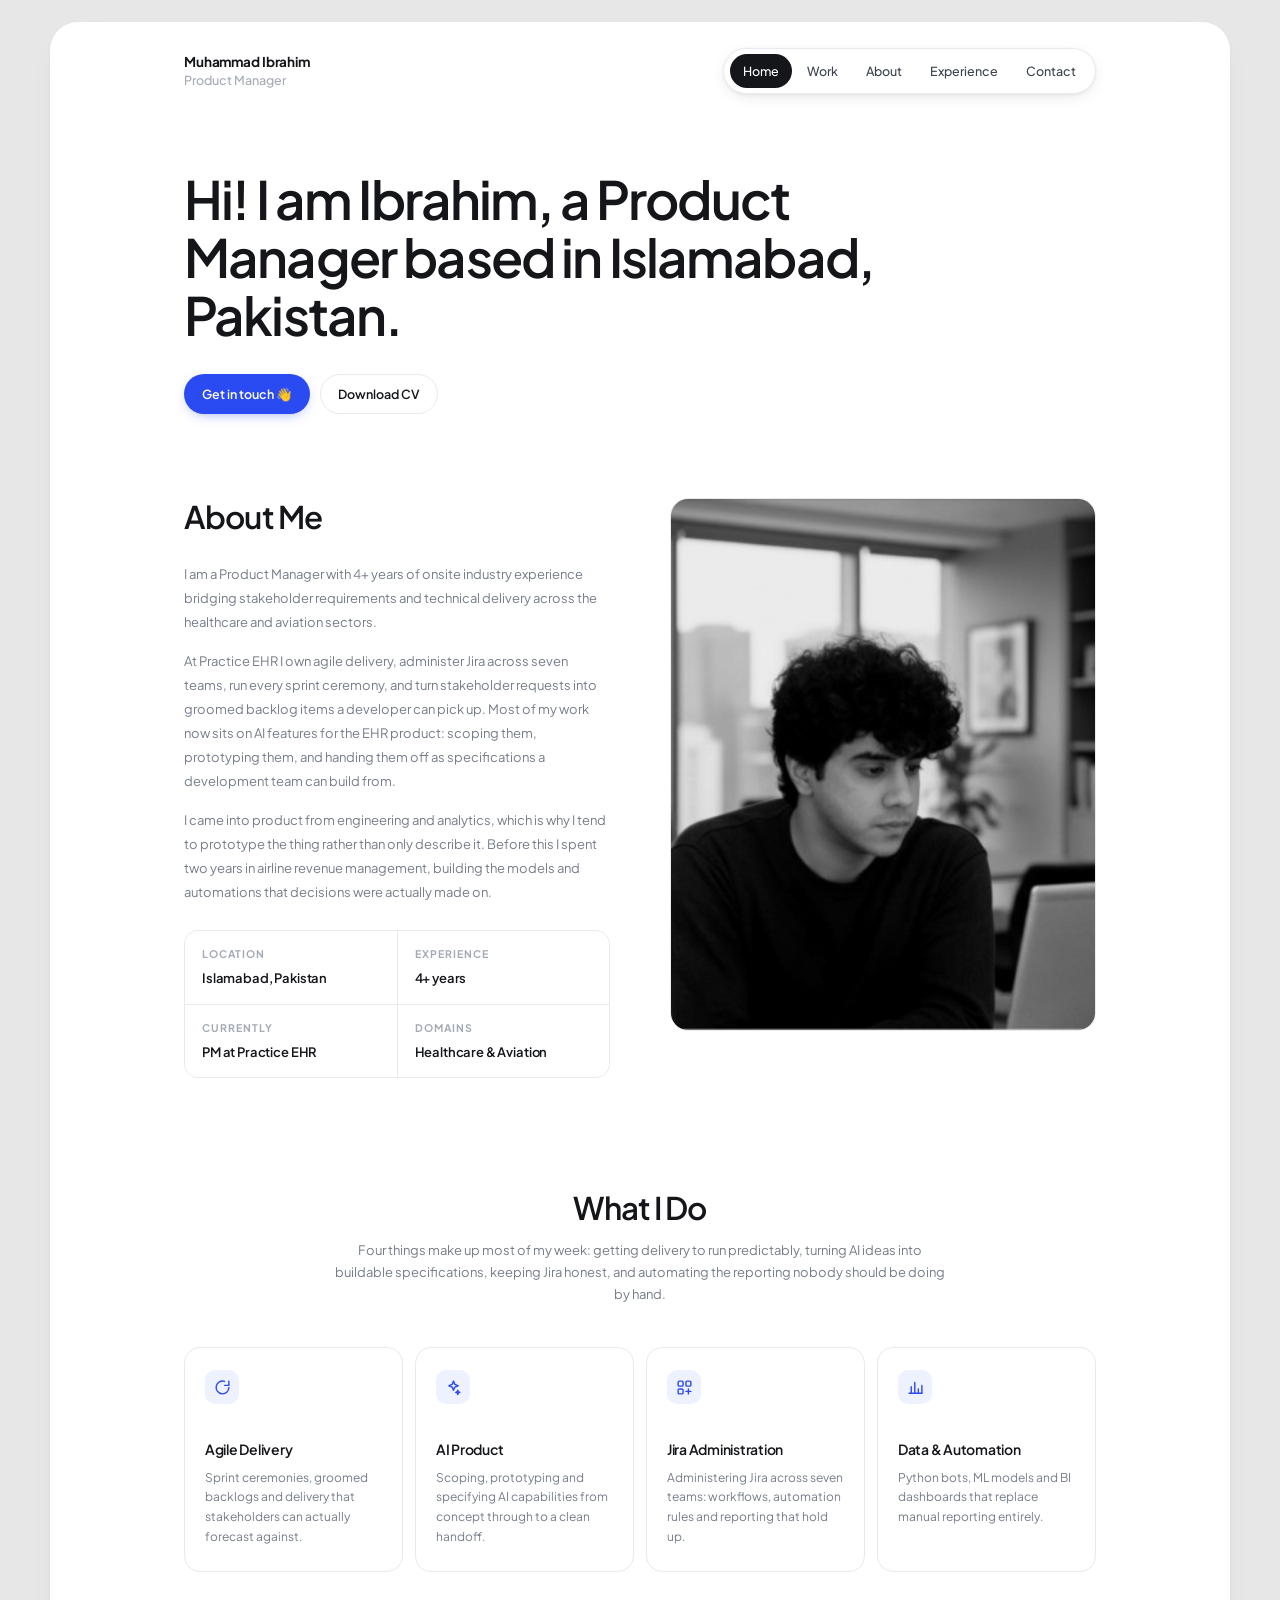
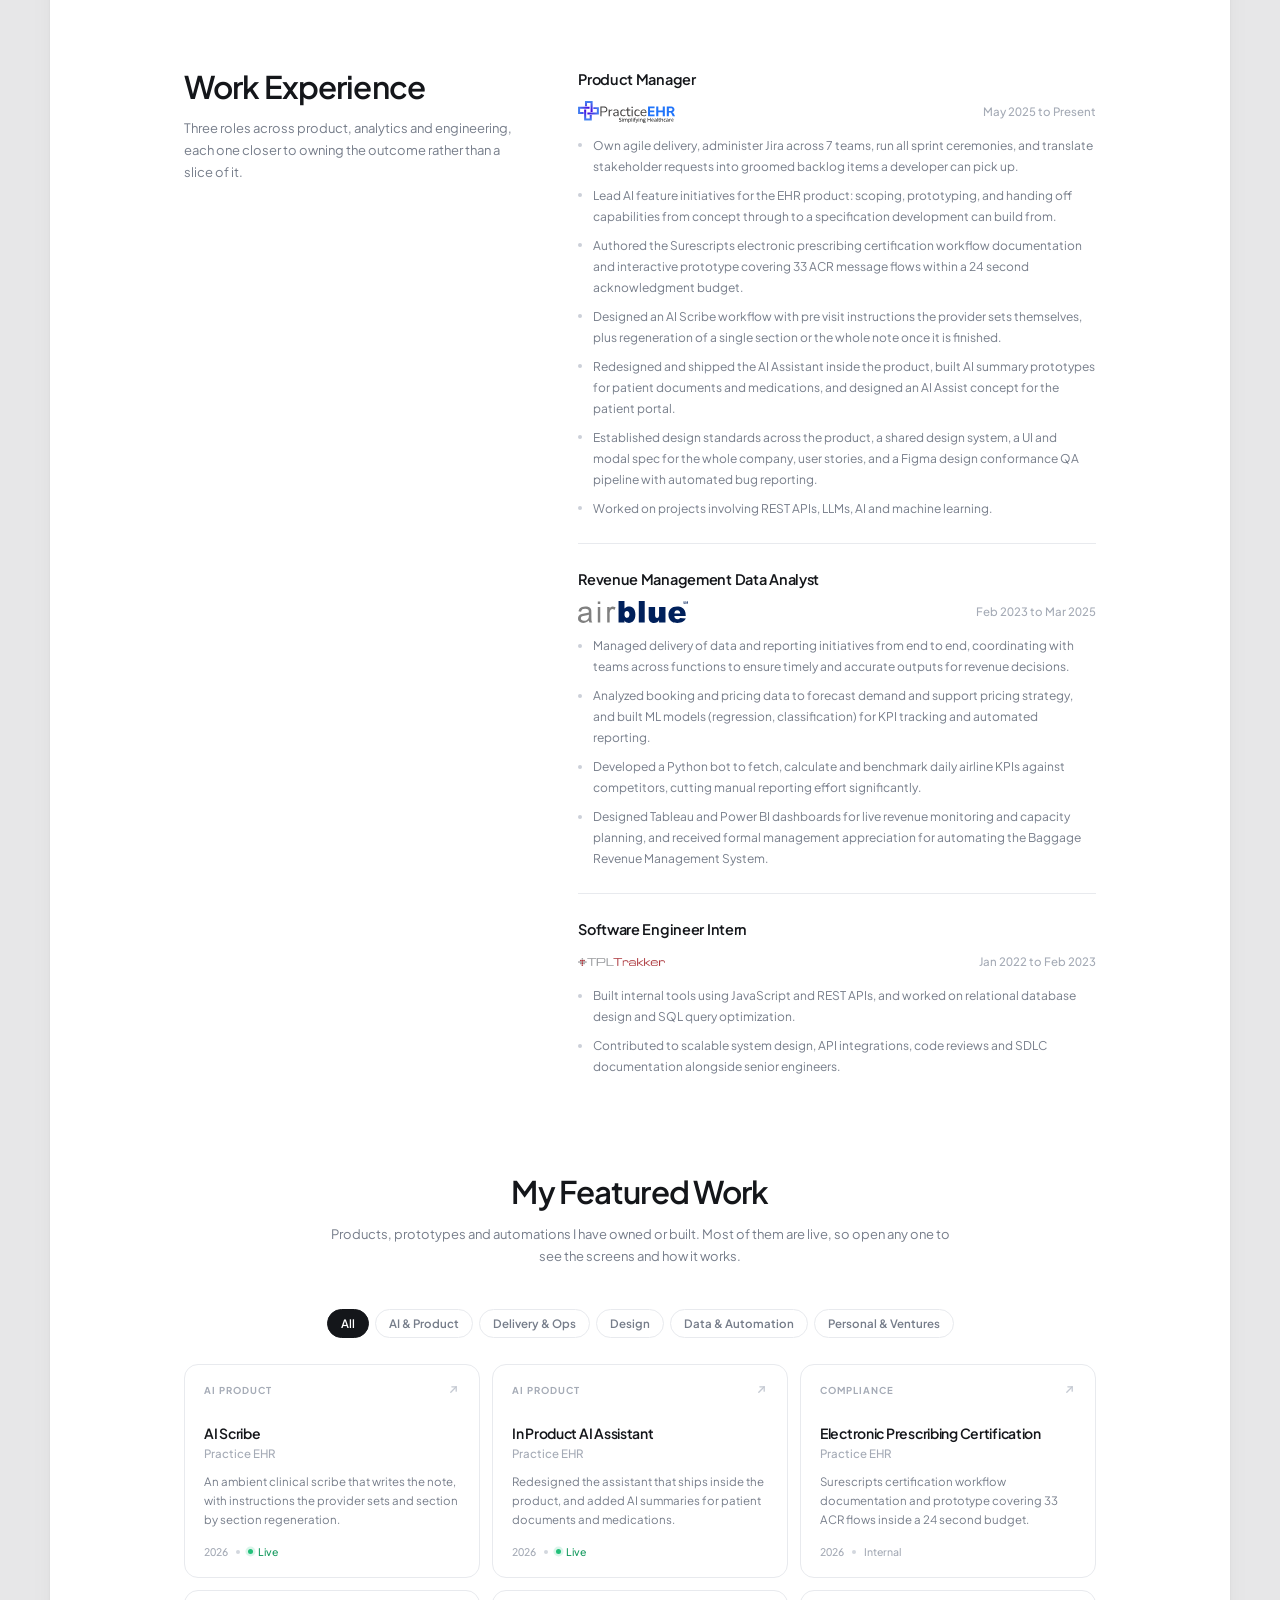
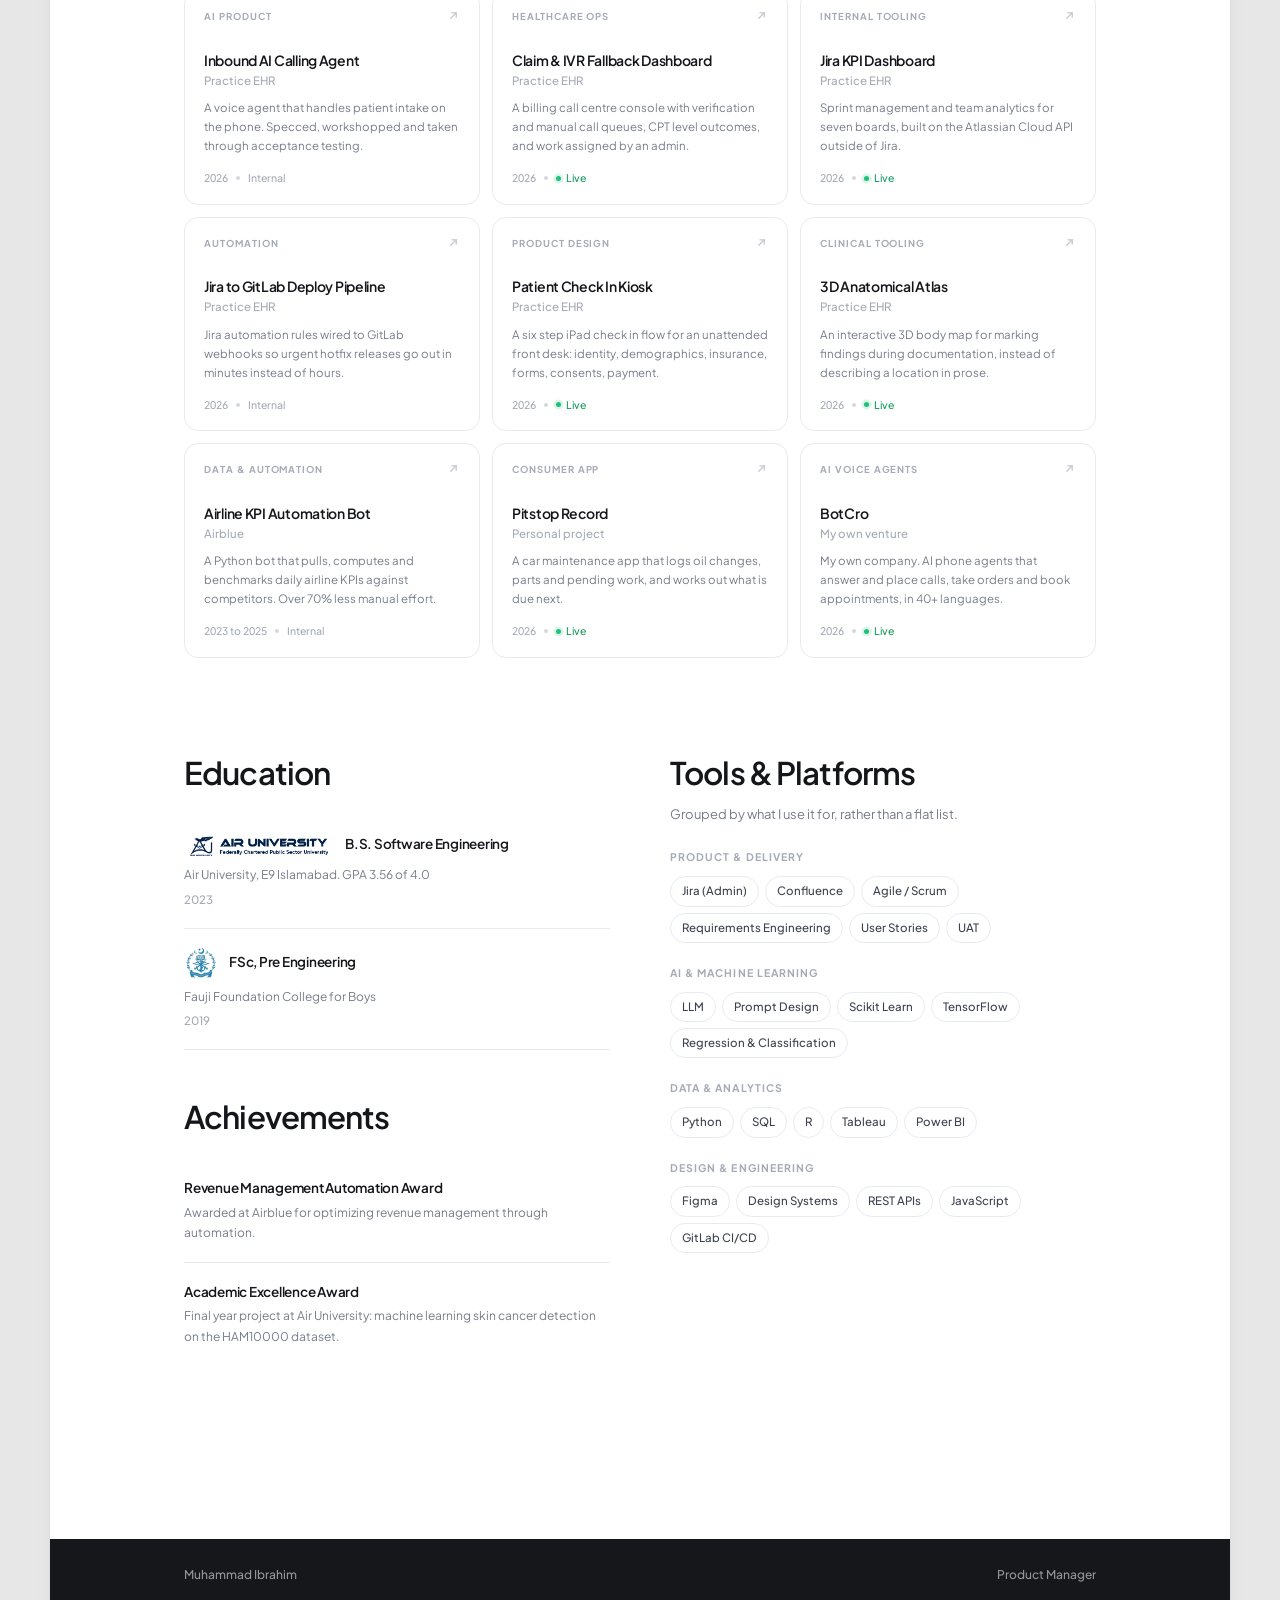
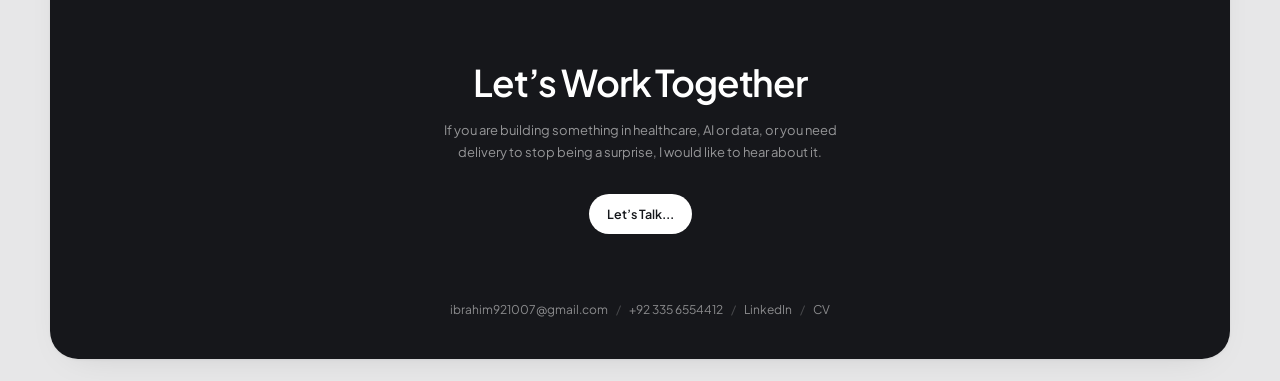
==== commit 37111c3a: "Add company and school logos, add BotCro, trim the work grid Experience now reads 4+ years. Practice" ====
--- a/index.html
+++ b/index.html
@@ -4,7 +4,7 @@
 <meta charset="utf-8">
 <meta name="viewport" content="width=device-width, initial-scale=1">
 <title>Muhammad Ibrahim, Product Manager</title>
-<meta name="description" content="Product Manager with 3+ years bridging stakeholder requirements and technical delivery across healthcare and aviation. AI product work, Jira administration, agile delivery and automation.">
+<meta name="description" content="Product Manager with 4+ years bridging stakeholder requirements and technical delivery across healthcare and aviation. AI product work, Jira administration, agile delivery and automation.">
 <meta name="author" content="Muhammad Ibrahim">
 <meta property="og:title" content="Muhammad Ibrahim, Product Manager">
 <meta property="og:description" content="Product Manager bridging stakeholder requirements and technical delivery across healthcare and aviation.">
@@ -55,7 +55,7 @@
           <div class="sec-head" style="margin-bottom:26px">
             <h2>About Me</h2>
           </div>
-          <p>I am a Product Manager with 3+ years of onsite industry experience bridging stakeholder
+          <p>I am a Product Manager with 4+ years of onsite industry experience bridging stakeholder
              requirements and technical delivery across the healthcare and aviation sectors.</p>
           <p>At Practice EHR I own agile delivery, administer Jira across seven teams, run every sprint
              ceremony, and turn stakeholder requests into groomed backlog items a developer can pick up.
@@ -67,7 +67,7 @@
 
           <dl class="facts">
             <div><dt>Location</dt><dd>Islamabad, Pakistan</dd></div>
-            <div><dt>Experience</dt><dd>3+ years</dd></div>
+            <div><dt>Experience</dt><dd>4+ years</dd></div>
             <div><dt>Currently</dt><dd>PM at Practice EHR</dd></div>
             <div><dt>Domains</dt><dd>Healthcare &amp; Aviation</dd></div>
           </dl>
@@ -132,7 +132,7 @@
           <article class="job">
             <h3>Product Manager</h3>
             <div class="job-meta">
-              <span class="co">Practice EHR</span>
+              <span class="logo"><img src="assets/logos/pehr.svg" alt="Practice EHR" loading="lazy"></span>
               <span class="when">May 2025 to Present</span>
             </div>
             <ul>
@@ -149,7 +149,7 @@
           <article class="job">
             <h3>Revenue Management Data Analyst</h3>
             <div class="job-meta">
-              <span class="co">Airblue</span>
+              <span class="logo"><img src="assets/logos/airblue.svg" alt="Airblue" loading="lazy"></span>
               <span class="when">Feb 2023 to Mar 2025</span>
             </div>
             <ul>
@@ -163,7 +163,7 @@
           <article class="job">
             <h3>Software Engineer Intern</h3>
             <div class="job-meta">
-              <span class="co">TPL Trakker</span>
+              <span class="logo"><img src="assets/logos/tpl.png" alt="TPL Trakker" loading="lazy"></span>
               <span class="when">Jan 2022 to Feb 2023</span>
             </div>
             <ul>
@@ -197,12 +197,12 @@
         <div>
           <div class="sec-head" style="margin-bottom:24px"><h2>Education</h2></div>
           <div class="mini">
-            <h3>B.S. Software Engineering</h3>
+            <div class="mini-head"><img src="assets/logos/airuniversity.png" alt="Air University" loading="lazy"><h3>B.S. Software Engineering</h3></div>
             <p>Air University, E9 Islamabad. GPA 3.56 of 4.0</p>
             <span class="when">2023</span>
           </div>
           <div class="mini">
-            <h3>FSc, Pre Engineering</h3>
+            <div class="mini-head sq"><img src="assets/logos/fauji.jpg" alt="Fauji Foundation" loading="lazy"><h3>FSc, Pre Engineering</h3></div>
             <p>Fauji Foundation College for Boys</p>
             <span class="when">2019</span>
           </div>
@@ -221,16 +221,38 @@
         <div>
           <div class="sec-head" style="margin-bottom:24px">
             <h2>Tools &amp; Platforms</h2>
-            <p>What I actually work in day to day.</p>
-          </div>
-          <div class="chips">
-            <span class="chip">Python</span><span class="chip">SQL</span><span class="chip">JavaScript</span>
-            <span class="chip">R</span><span class="chip">Jira (Admin)</span><span class="chip">Confluence</span>
-            <span class="chip">Tableau</span><span class="chip">Power BI</span><span class="chip">Scikit Learn</span>
-            <span class="chip">TensorFlow</span><span class="chip">LLM</span><span class="chip">AI</span>
-            <span class="chip">GitLab CI/CD</span><span class="chip">REST APIs</span>
-            <span class="chip">Agile / Scrum</span><span class="chip">Requirements Engineering</span>
-            <span class="chip">Figma</span>
+            <p>Grouped by what I use it for, rather than a flat list.</p>
+          </div>
+          <div class="stack-group">
+            <h3>Product &amp; Delivery</h3>
+            <div class="chips">
+              <span class="chip">Jira (Admin)</span><span class="chip">Confluence</span>
+              <span class="chip">Agile / Scrum</span><span class="chip">Requirements Engineering</span>
+              <span class="chip">User Stories</span><span class="chip">UAT</span>
+            </div>
+          </div>
+          <div class="stack-group">
+            <h3>AI &amp; Machine Learning</h3>
+            <div class="chips">
+              <span class="chip">LLM</span><span class="chip">Prompt Design</span>
+              <span class="chip">Scikit Learn</span><span class="chip">TensorFlow</span>
+              <span class="chip">Regression &amp; Classification</span>
+            </div>
+          </div>
+          <div class="stack-group">
+            <h3>Data &amp; Analytics</h3>
+            <div class="chips">
+              <span class="chip">Python</span><span class="chip">SQL</span><span class="chip">R</span>
+              <span class="chip">Tableau</span><span class="chip">Power BI</span>
+            </div>
+          </div>
+          <div class="stack-group">
+            <h3>Design &amp; Engineering</h3>
+            <div class="chips">
+              <span class="chip">Figma</span><span class="chip">Design Systems</span>
+              <span class="chip">REST APIs</span><span class="chip">JavaScript</span>
+              <span class="chip">GitLab CI/CD</span>
+            </div>
           </div>
         </div>
       </div>
--- a/assets/site.css
+++ b/assets/site.css
@@ -202,9 +202,22 @@
 .job:first-child { padding-top: 0; }
 .job:last-child { border-bottom: 0; padding-bottom: 0; }
 .job h3 { margin: 0 0 10px; font-size: 14.5px; font-weight: 600; letter-spacing: -.02em; }
-.job-meta { display: flex; align-items: baseline; justify-content: space-between;
+.job-meta { display: flex; align-items: center; justify-content: space-between;
   gap: 16px; margin-bottom: 12px; }
 .job-meta .co { font-size: 12.5px; font-weight: 600; color: var(--ink-2); }
+
+/* Company and school marks. Every source is a different aspect ratio, so bound
+   both axes and let object-fit sort it out rather than fixing one dimension. */
+.logo { display: flex; align-items: center; gap: 10px; min-width: 0; }
+.logo img { height: 22px; width: auto; max-width: 128px; object-fit: contain;
+  object-position: left center; flex: none; }
+.logo-sq img { height: 30px; max-width: 40px; }
+
+.mini-head { display: flex; align-items: center; gap: 11px; margin-bottom: 6px; }
+.mini-head img { height: 26px; width: auto; max-width: 150px; object-fit: contain;
+  object-position: left center; flex: none; }
+.mini-head.sq img { height: 34px; max-width: 34px; }
+.mini-head h3 { margin: 0; }
 .job-meta .when { font-size: 11.5px; color: var(--faint); font-weight: 500;
   white-space: nowrap; font-variant-numeric: tabular-nums; }
 .job p { margin: 0; font-size: 12px; color: var(--muted); line-height: 1.8; }
@@ -277,6 +290,13 @@
 .chip { font-size: 11.5px; font-weight: 500; color: var(--ink-2);
   border: 1px solid var(--line); background: var(--card);
   padding: 5px 11px; border-radius: 999px; }
+
+/* Grouped stack: a flat pile of tools reads as noise, so each cluster gets a
+   label that explains why those particular things sit together. */
+.stack-group { margin-bottom: 22px; }
+.stack-group:last-child { margin-bottom: 0; }
+.stack-group h3 { margin: 0 0 10px; font-size: 10.5px; font-weight: 700;
+  letter-spacing: .1em; text-transform: uppercase; color: var(--faint); }
 
 /* ── Footer ───────────────────────────────────────────────────── */
 
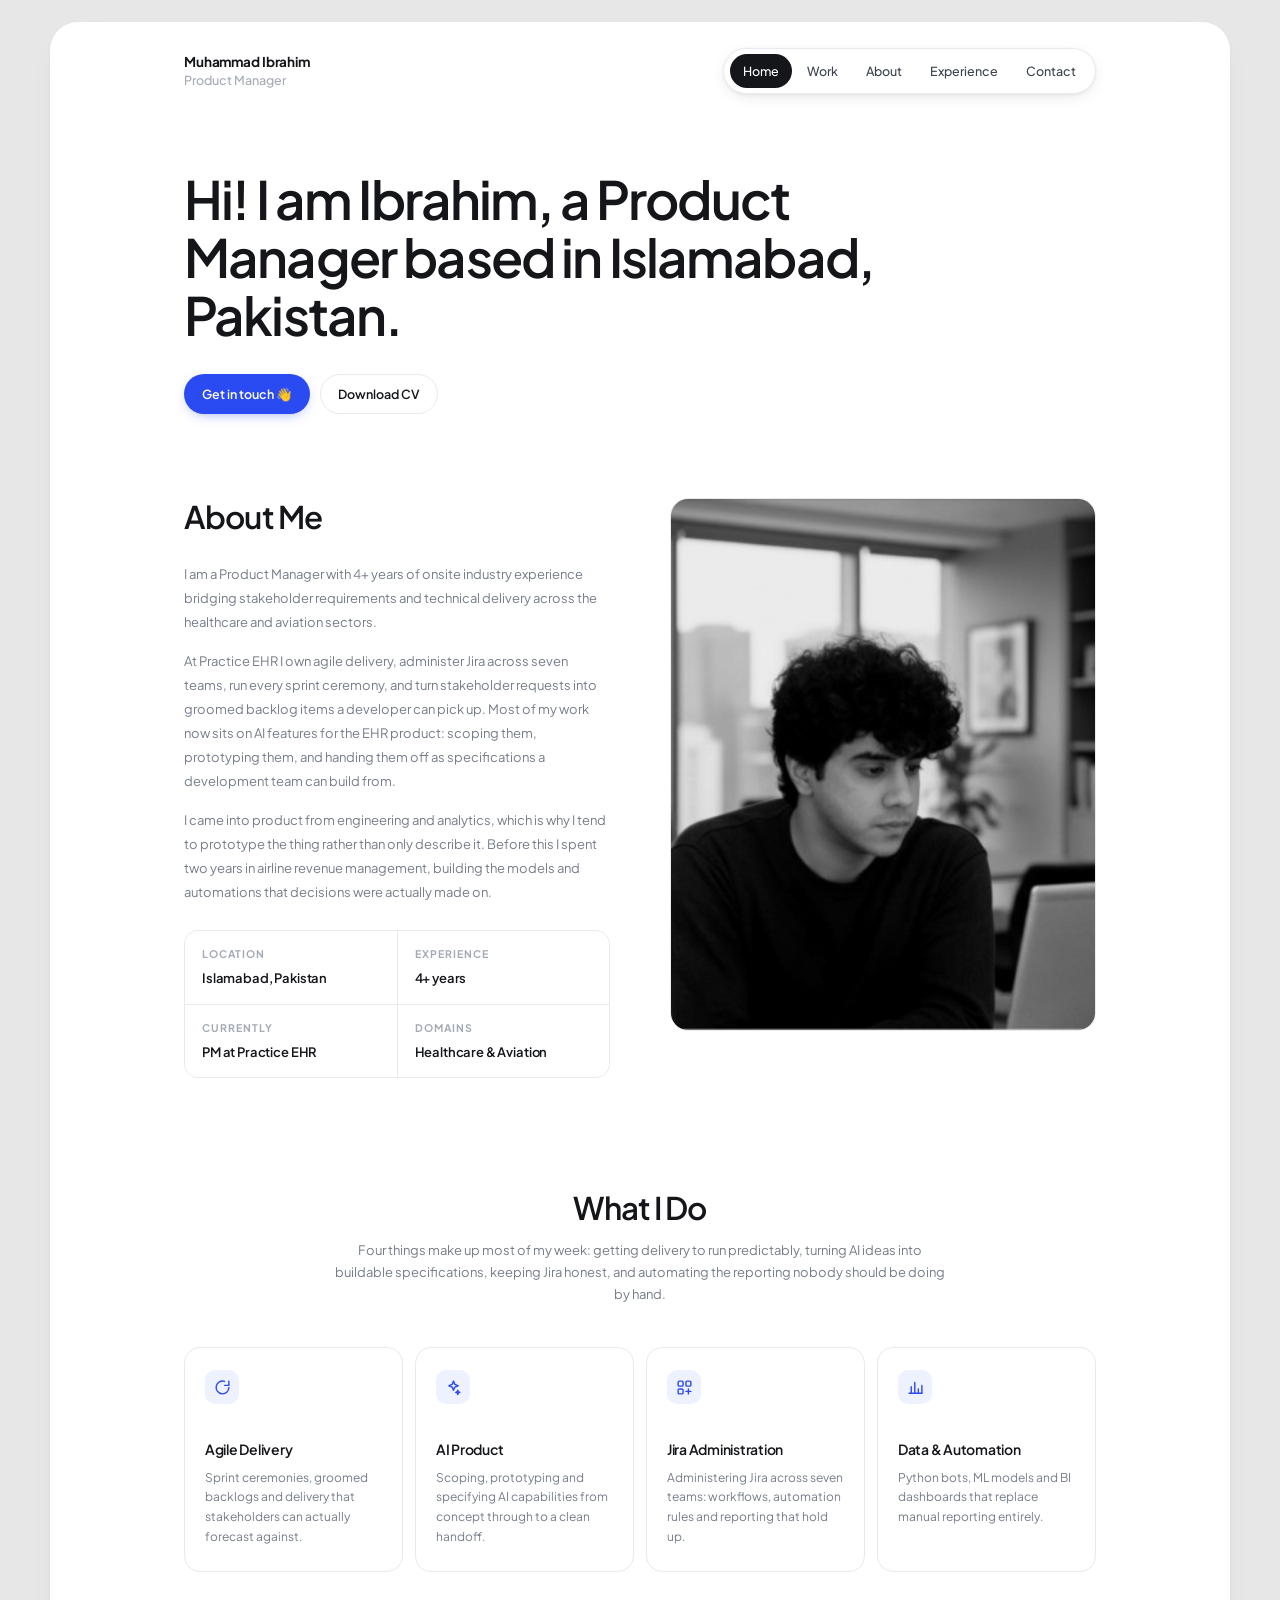
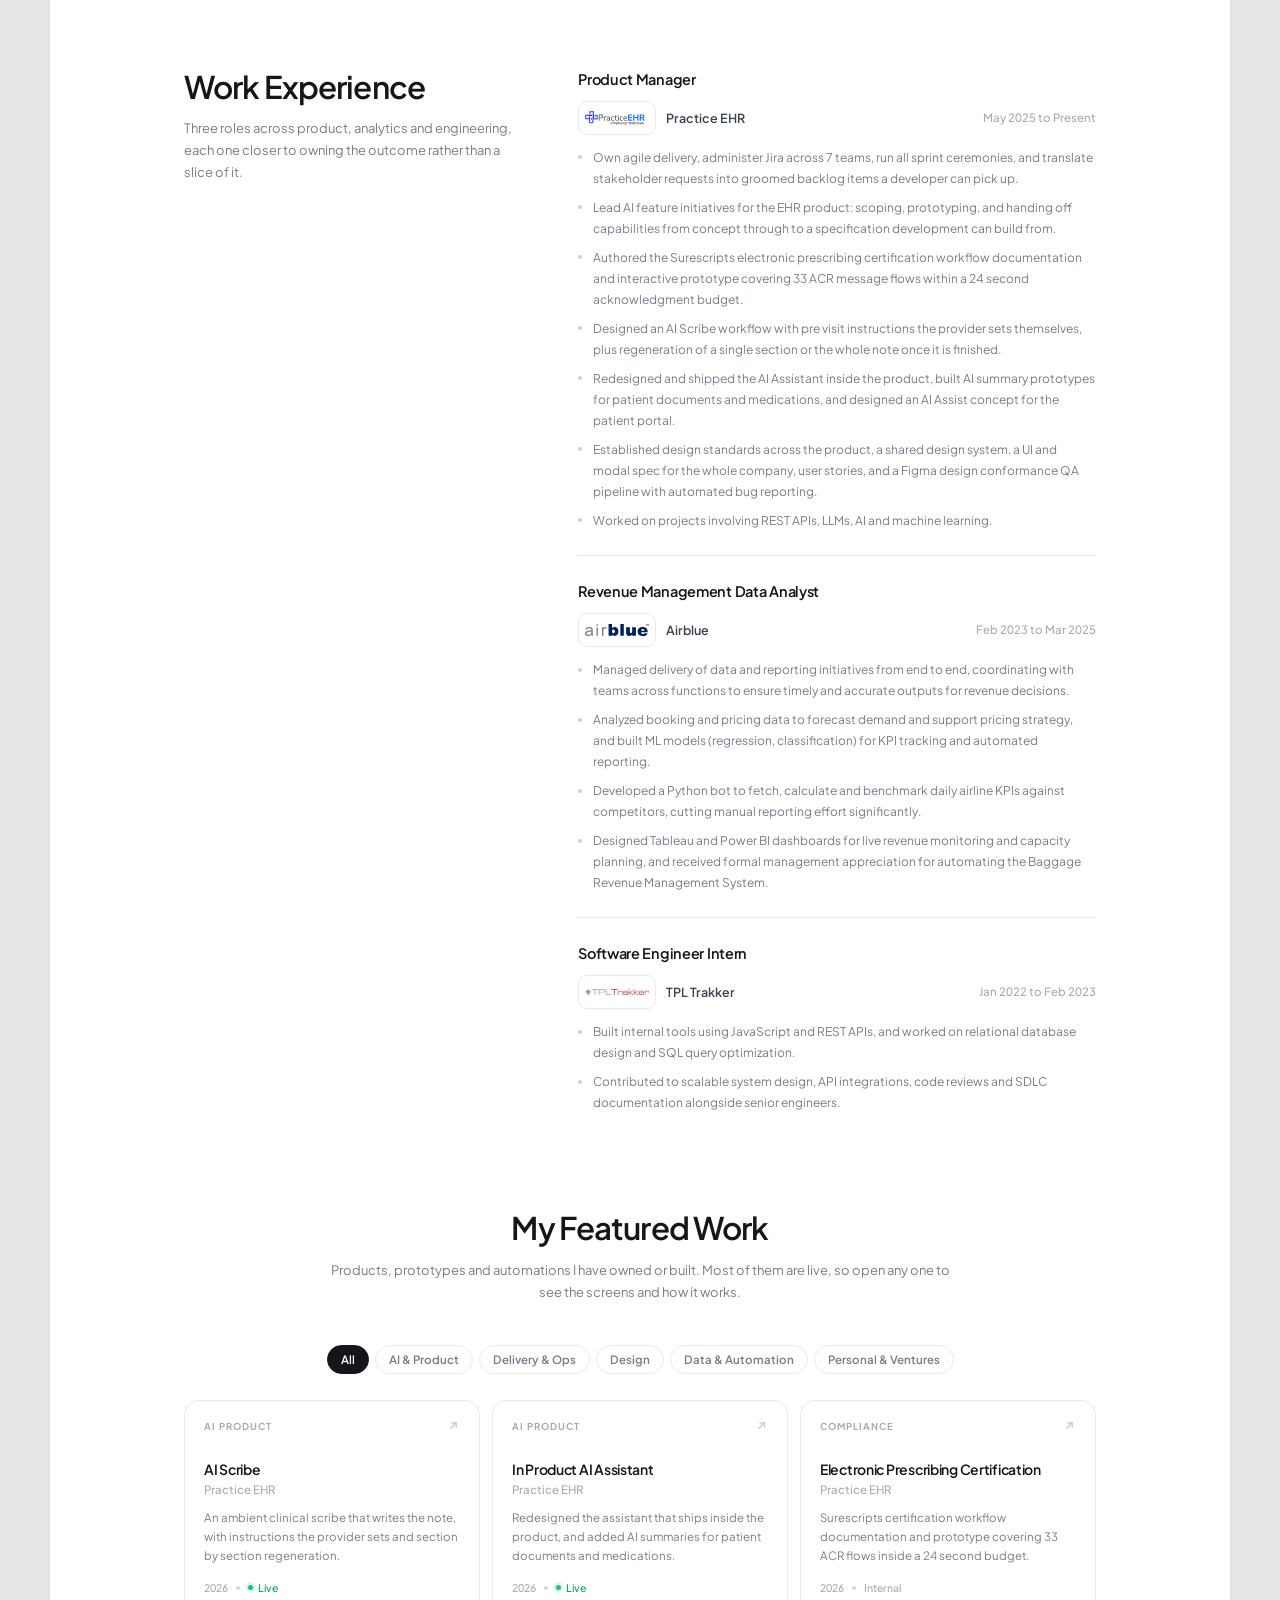
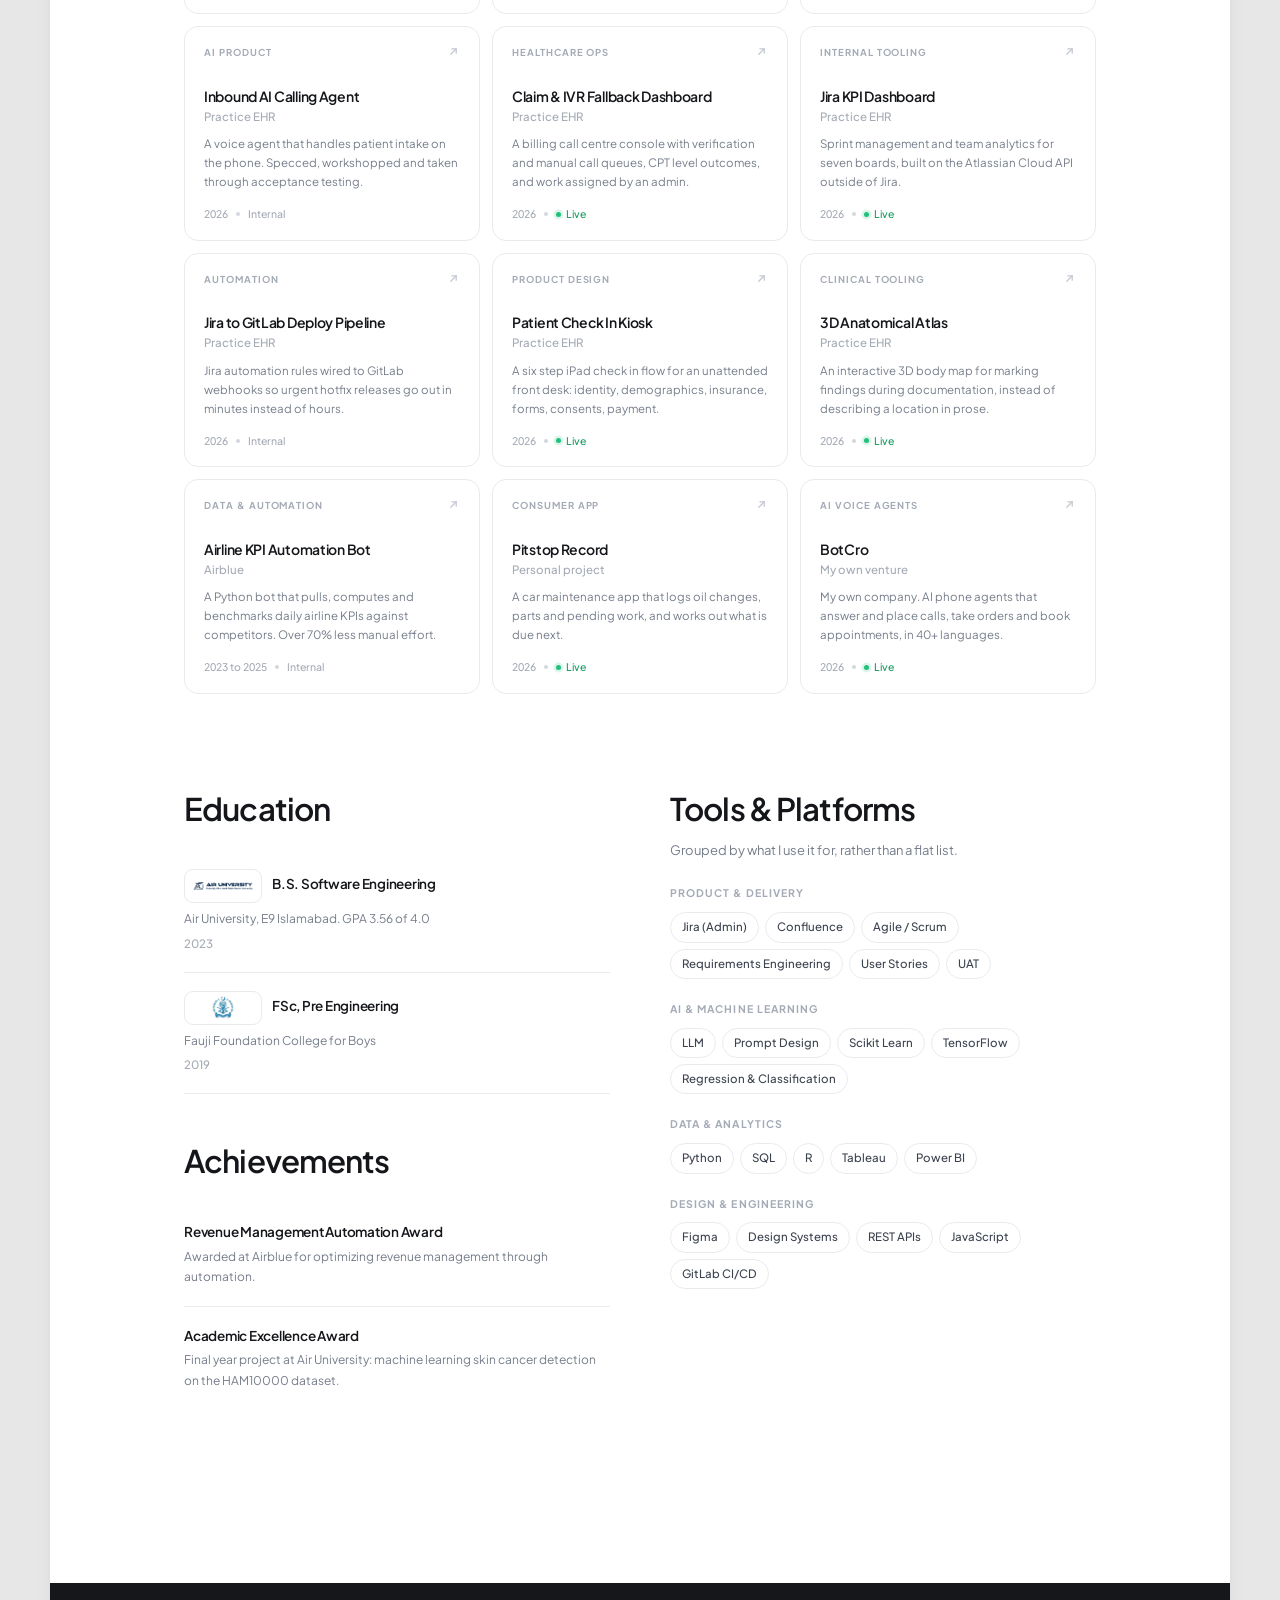
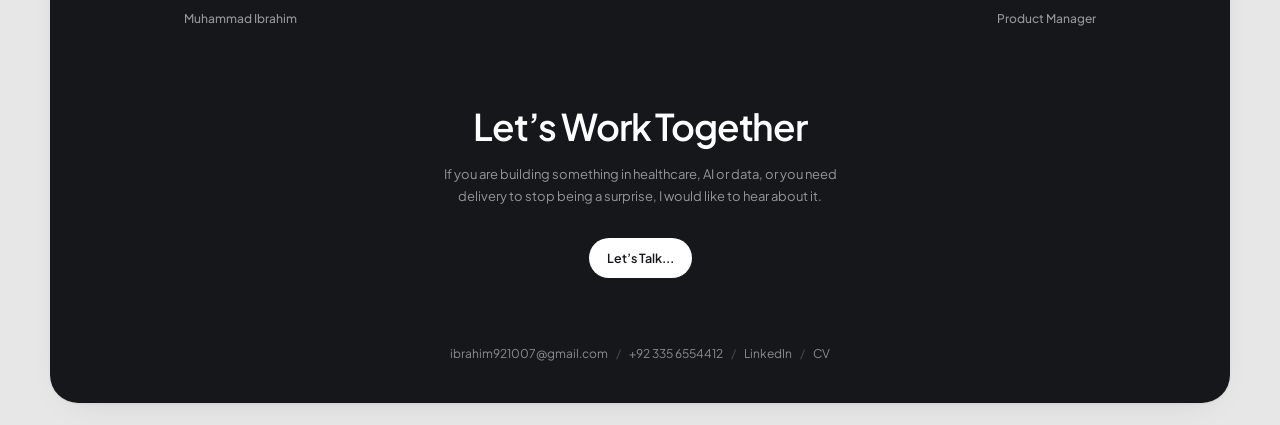
==== commit c765d595: "Even out the logos: identical tiles behind the organisation name Every mark now sits in the same 78x" ====
--- a/index.html
+++ b/index.html
@@ -132,7 +132,7 @@
           <article class="job">
             <h3>Product Manager</h3>
             <div class="job-meta">
-              <span class="logo"><img src="assets/logos/pehr.svg" alt="Practice EHR" loading="lazy"></span>
+              <span class="logo"><span class="logo-mark"><img src="assets/logos/pehr.svg" alt="" loading="lazy"></span><span class="co">Practice EHR</span></span>
               <span class="when">May 2025 to Present</span>
             </div>
             <ul>
@@ -149,7 +149,7 @@
           <article class="job">
             <h3>Revenue Management Data Analyst</h3>
             <div class="job-meta">
-              <span class="logo"><img src="assets/logos/airblue.svg" alt="Airblue" loading="lazy"></span>
+              <span class="logo"><span class="logo-mark"><img src="assets/logos/airblue.svg" alt="" loading="lazy"></span><span class="co">Airblue</span></span>
               <span class="when">Feb 2023 to Mar 2025</span>
             </div>
             <ul>
@@ -163,7 +163,7 @@
           <article class="job">
             <h3>Software Engineer Intern</h3>
             <div class="job-meta">
-              <span class="logo"><img src="assets/logos/tpl.png" alt="TPL Trakker" loading="lazy"></span>
+              <span class="logo"><span class="logo-mark"><img src="assets/logos/tpl.png" alt="" loading="lazy"></span><span class="co">TPL Trakker</span></span>
               <span class="when">Jan 2022 to Feb 2023</span>
             </div>
             <ul>
@@ -197,12 +197,12 @@
         <div>
           <div class="sec-head" style="margin-bottom:24px"><h2>Education</h2></div>
           <div class="mini">
-            <div class="mini-head"><img src="assets/logos/airuniversity.png" alt="Air University" loading="lazy"><h3>B.S. Software Engineering</h3></div>
+            <div class="mini-head"><span class="logo-mark"><img src="assets/logos/airuniversity.png" alt="" loading="lazy"></span><h3>B.S. Software Engineering</h3></div>
             <p>Air University, E9 Islamabad. GPA 3.56 of 4.0</p>
             <span class="when">2023</span>
           </div>
           <div class="mini">
-            <div class="mini-head sq"><img src="assets/logos/fauji.jpg" alt="Fauji Foundation" loading="lazy"><h3>FSc, Pre Engineering</h3></div>
+            <div class="mini-head"><span class="logo-mark"><img src="assets/logos/fauji.jpg" alt="" loading="lazy"></span><h3>FSc, Pre Engineering</h3></div>
             <p>Fauji Foundation College for Boys</p>
             <span class="when">2019</span>
           </div>
--- a/assets/site.css
+++ b/assets/site.css
@@ -206,17 +206,22 @@
   gap: 16px; margin-bottom: 12px; }
 .job-meta .co { font-size: 12.5px; font-weight: 600; color: var(--ink-2); }
 
-/* Company and school marks. Every source is a different aspect ratio, so bound
-   both axes and let object-fit sort it out rather than fixing one dimension. */
+/* Company and school marks. The sources are wildly different shapes (wide
+   wordmarks next to a square crest), so a shared height would still look
+   uneven. Instead every mark gets an identical square tile and is contained
+   inside it, and the organisation name is carried by text beside it. */
 .logo { display: flex; align-items: center; gap: 10px; min-width: 0; }
-.logo img { height: 22px; width: auto; max-width: 128px; object-fit: contain;
-  object-position: left center; flex: none; }
-.logo-sq img { height: 30px; max-width: 40px; }
-
-.mini-head { display: flex; align-items: center; gap: 11px; margin-bottom: 6px; }
-.mini-head img { height: 26px; width: auto; max-width: 150px; object-fit: contain;
-  object-position: left center; flex: none; }
-.mini-head.sq img { height: 34px; max-width: 34px; }
+/* One tile size for all of them. It is a rectangle, not a square: four of the
+   five sources are wide wordmarks, and a square crushes those to a 4px sliver
+   while only the one square crest fills it. */
+.logo-mark { width: 78px; height: 34px; flex: none; display: grid; place-items: center;
+  padding: 4px 6px; border: 1px solid var(--line); border-radius: 9px; background: #fff; }
+/* Explicit px, not percentages: a percentage max-height does not resolve
+   against a centred grid item, so the square crest overflowed the tile. */
+.logo-mark img { max-width: 64px; max-height: 24px; width: auto; height: auto;
+  object-fit: contain; }
+
+.mini-head { display: flex; align-items: center; gap: 10px; margin-bottom: 6px; }
 .mini-head h3 { margin: 0; }
 .job-meta .when { font-size: 11.5px; color: var(--faint); font-weight: 500;
   white-space: nowrap; font-variant-numeric: tabular-nums; }
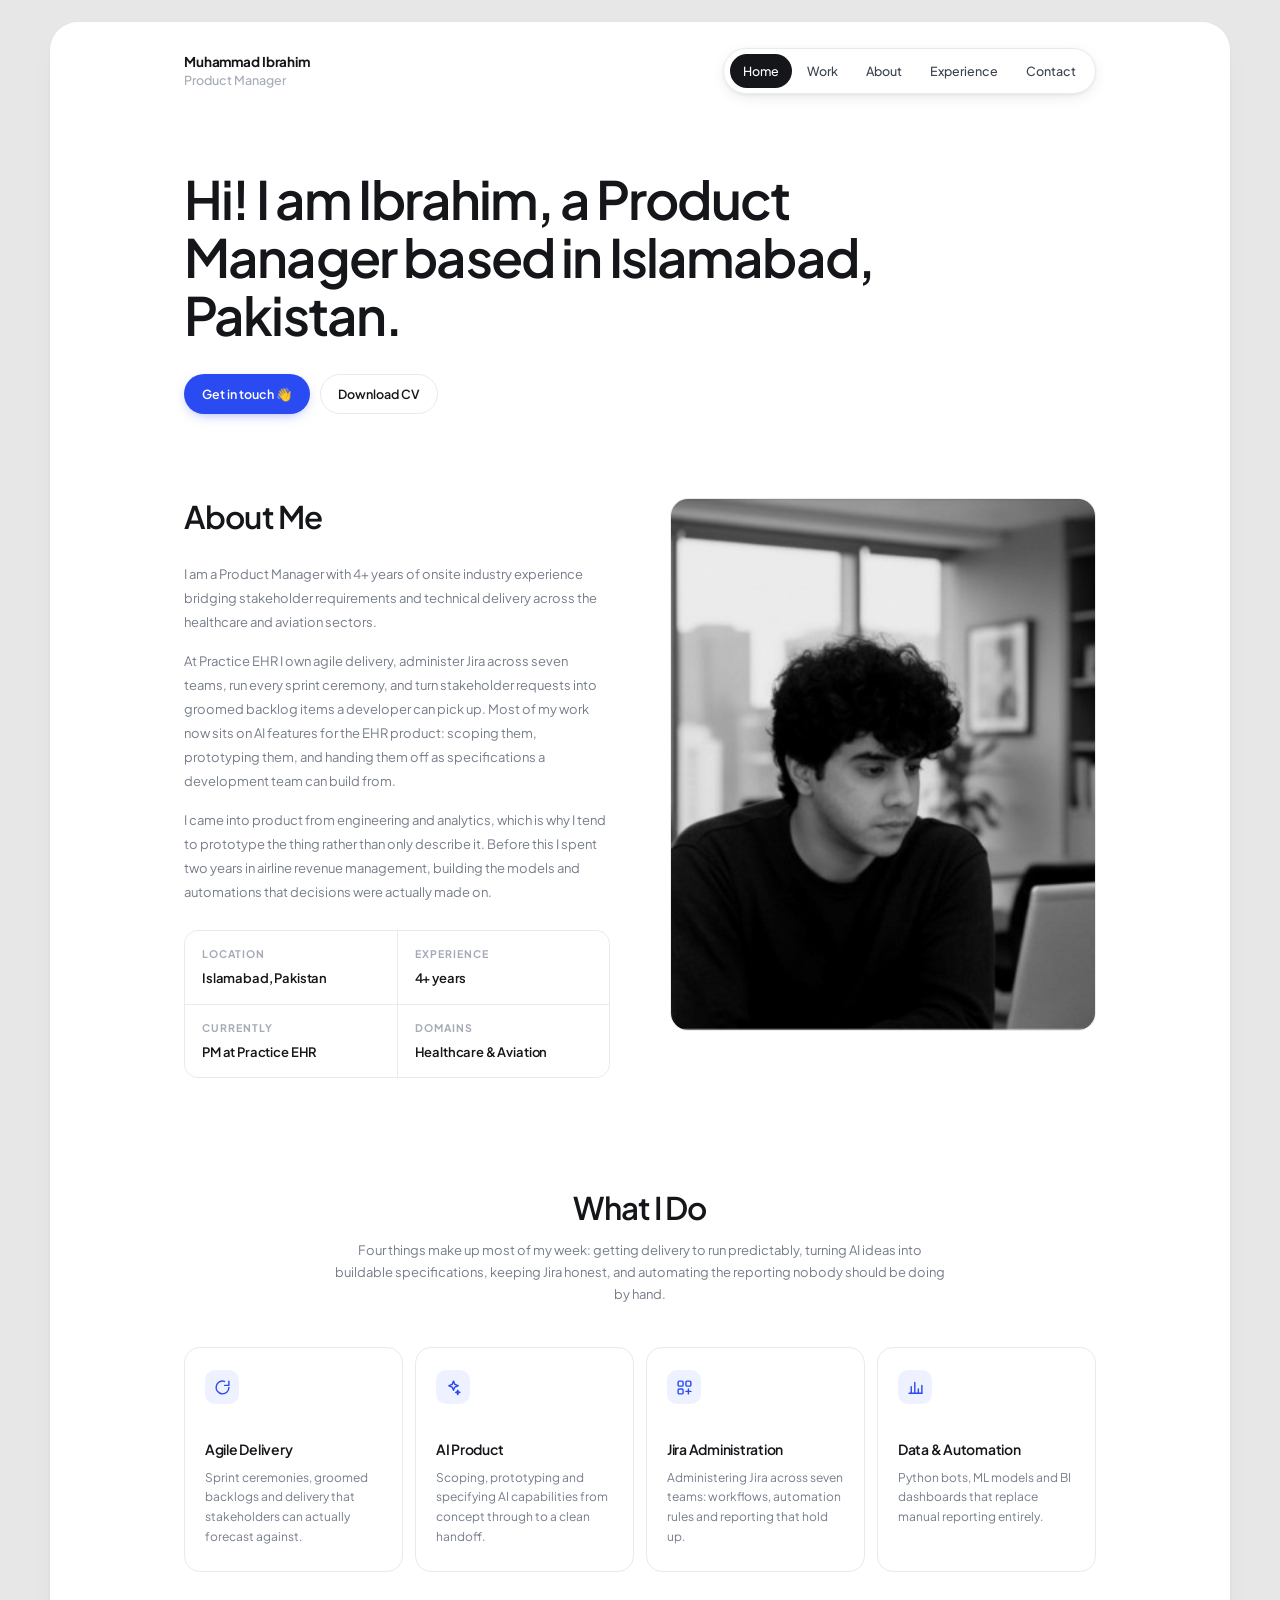
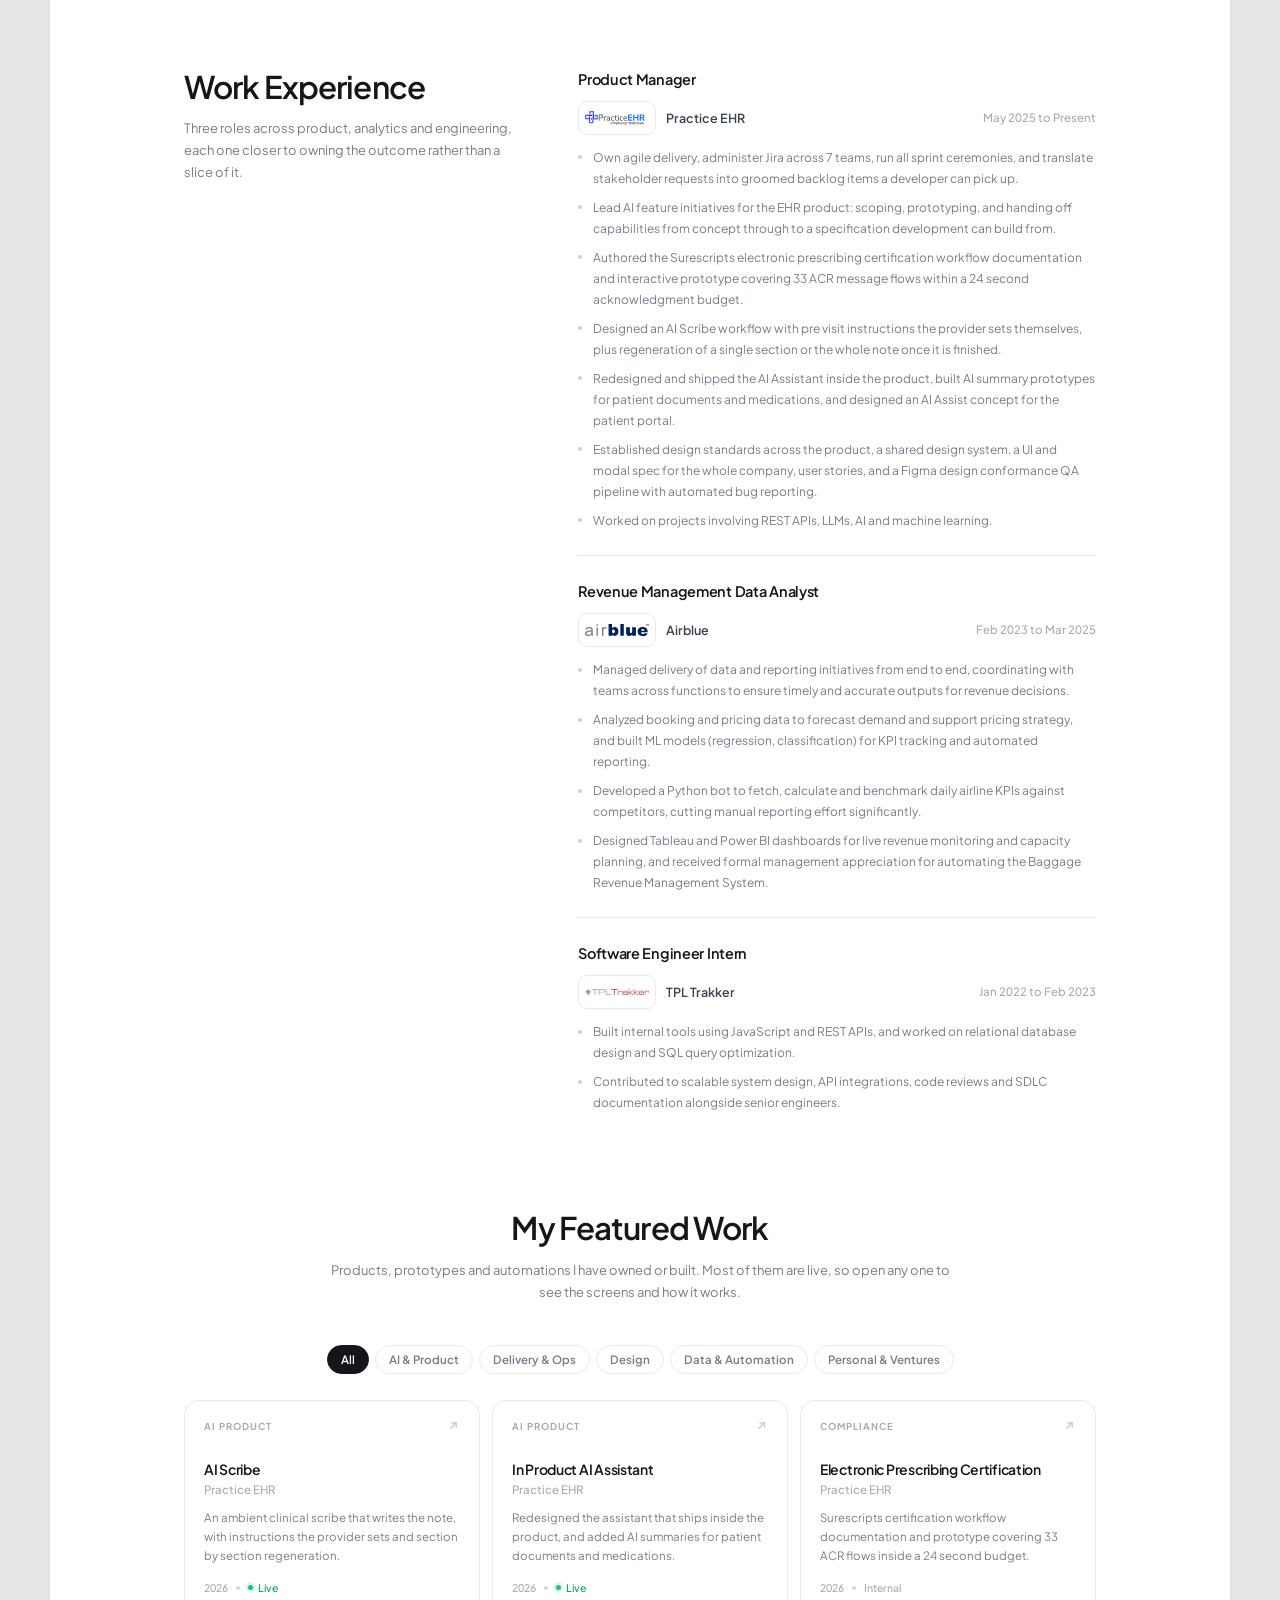
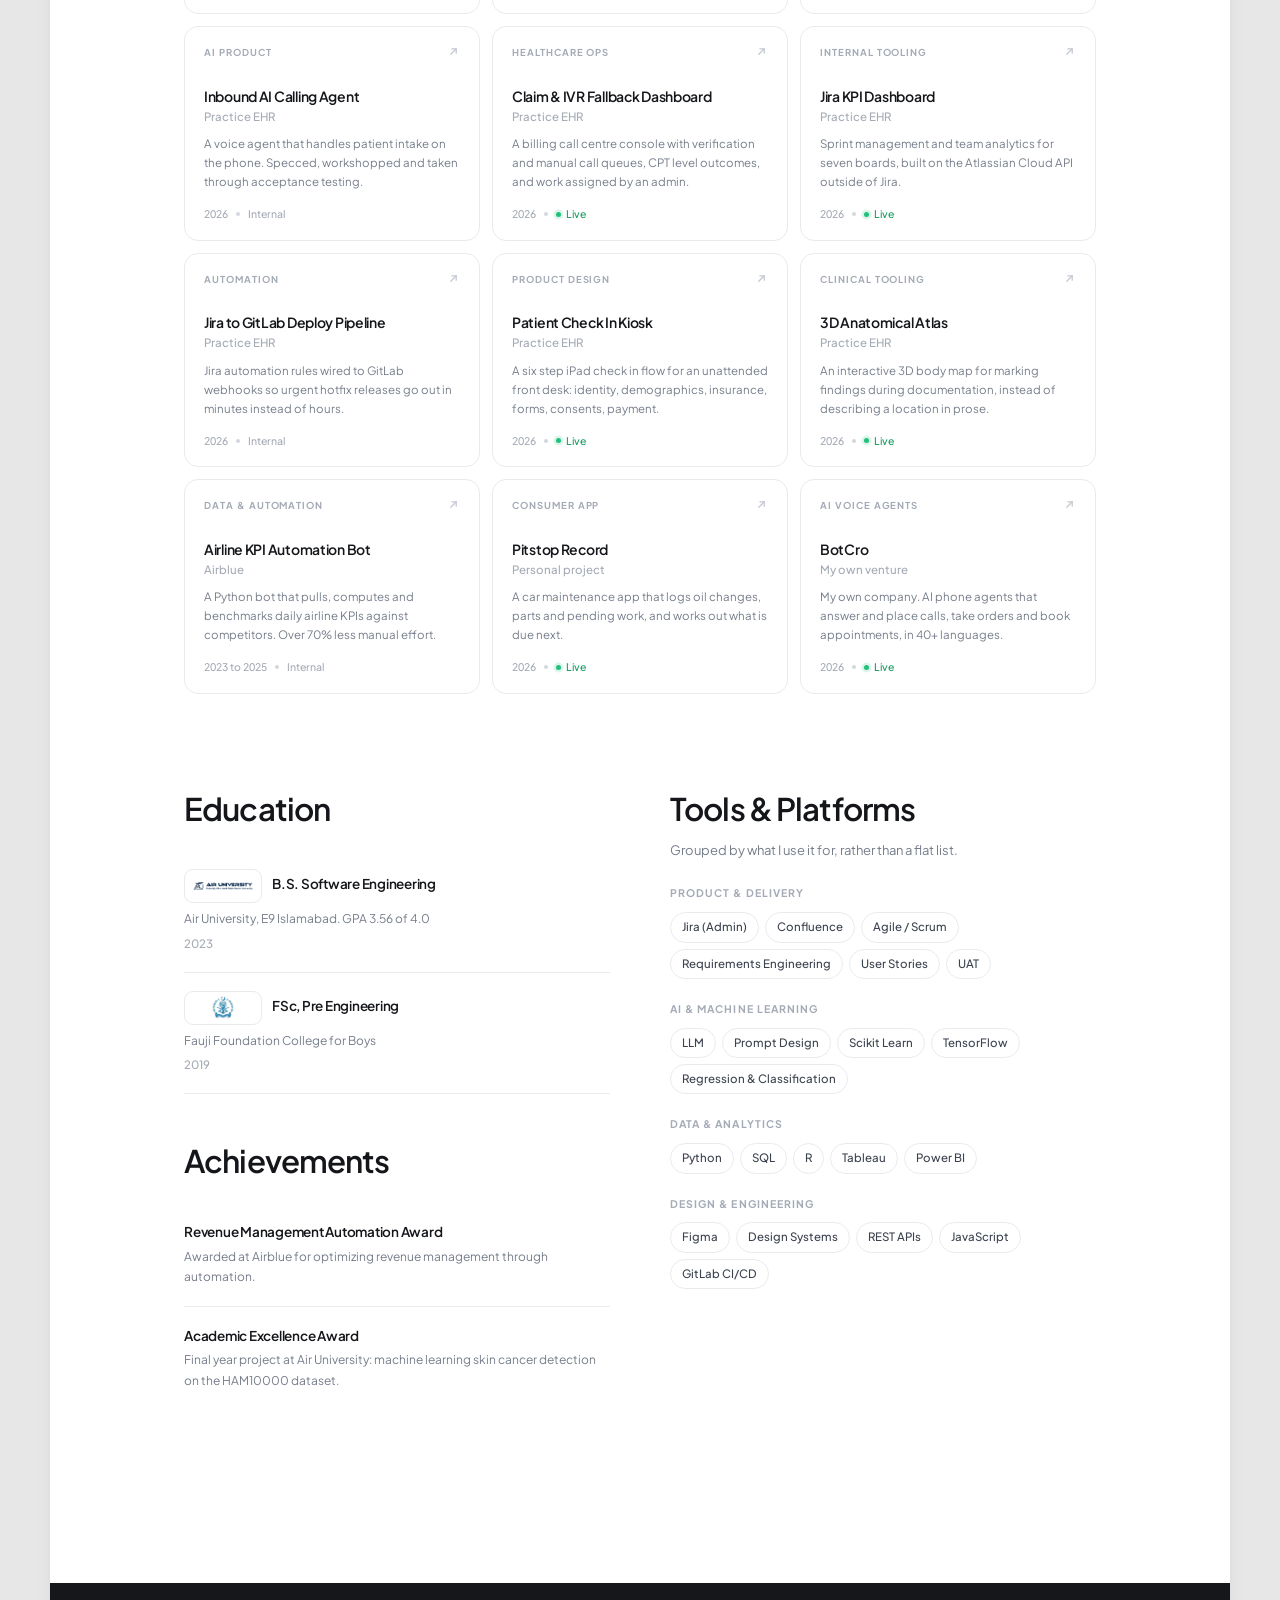
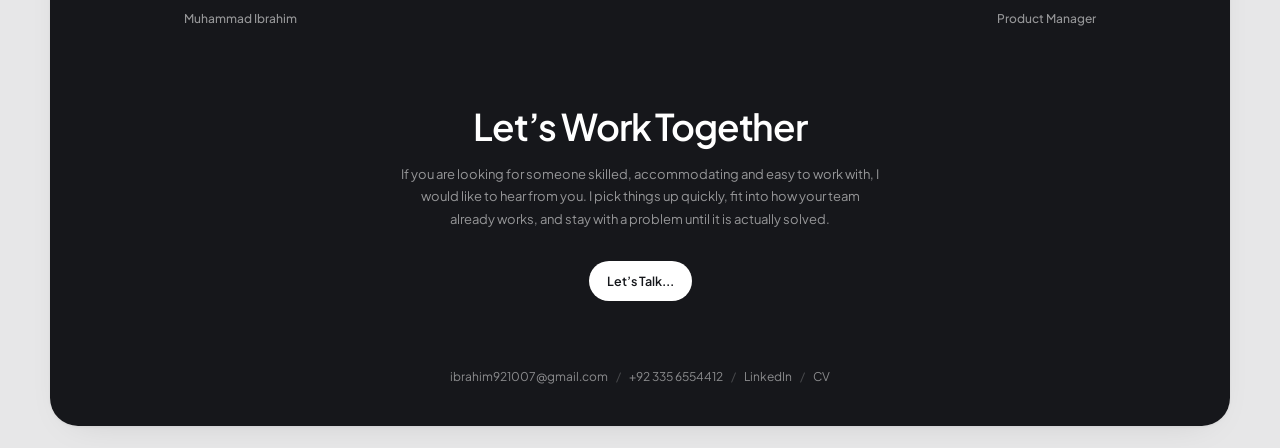
==== commit 8b19f8a8: "Reword the closing call to action Replaces the niche pitch about healthcare, AI and data with a broa" ====
--- a/index.html
+++ b/index.html
@@ -268,8 +268,9 @@
       </div>
       <div class="foot-cta">
         <h2>Let’s Work Together</h2>
-        <p>If you are building something in healthcare, AI or data, or you need delivery to stop being
-           a surprise, I would like to hear about it.</p>
+        <p>If you are looking for someone skilled, accommodating and easy to work with, I would like
+           to hear from you. I pick things up quickly, fit into how your team already works, and stay
+           with a problem until it is actually solved.</p>
         <a class="btn btn-dark" href="mailto:ibrahim921007@gmail.com">Let’s Talk...</a>
       </div>
       <div class="foot-links">
--- a/assets/site.css
+++ b/assets/site.css
@@ -314,7 +314,7 @@
 .foot-cta h2 { font-size: clamp(1.5rem, 3.4vw, 2.3rem); letter-spacing: -.032em;
   margin: 0 0 14px; font-weight: 600; }
 .foot-cta p { margin: 0 auto 30px; font-size: 13px; color: rgba(255,255,255,.55);
-  max-width: 400px; line-height: 1.75; }
+  max-width: 480px; line-height: 1.75; text-wrap: pretty; }
 .foot-links { display: flex; flex-wrap: wrap; justify-content: center; gap: 8px;
   font-size: 12px; color: rgba(255,255,255,.5); }
 .foot-links a { transition: color .18s ease; }
